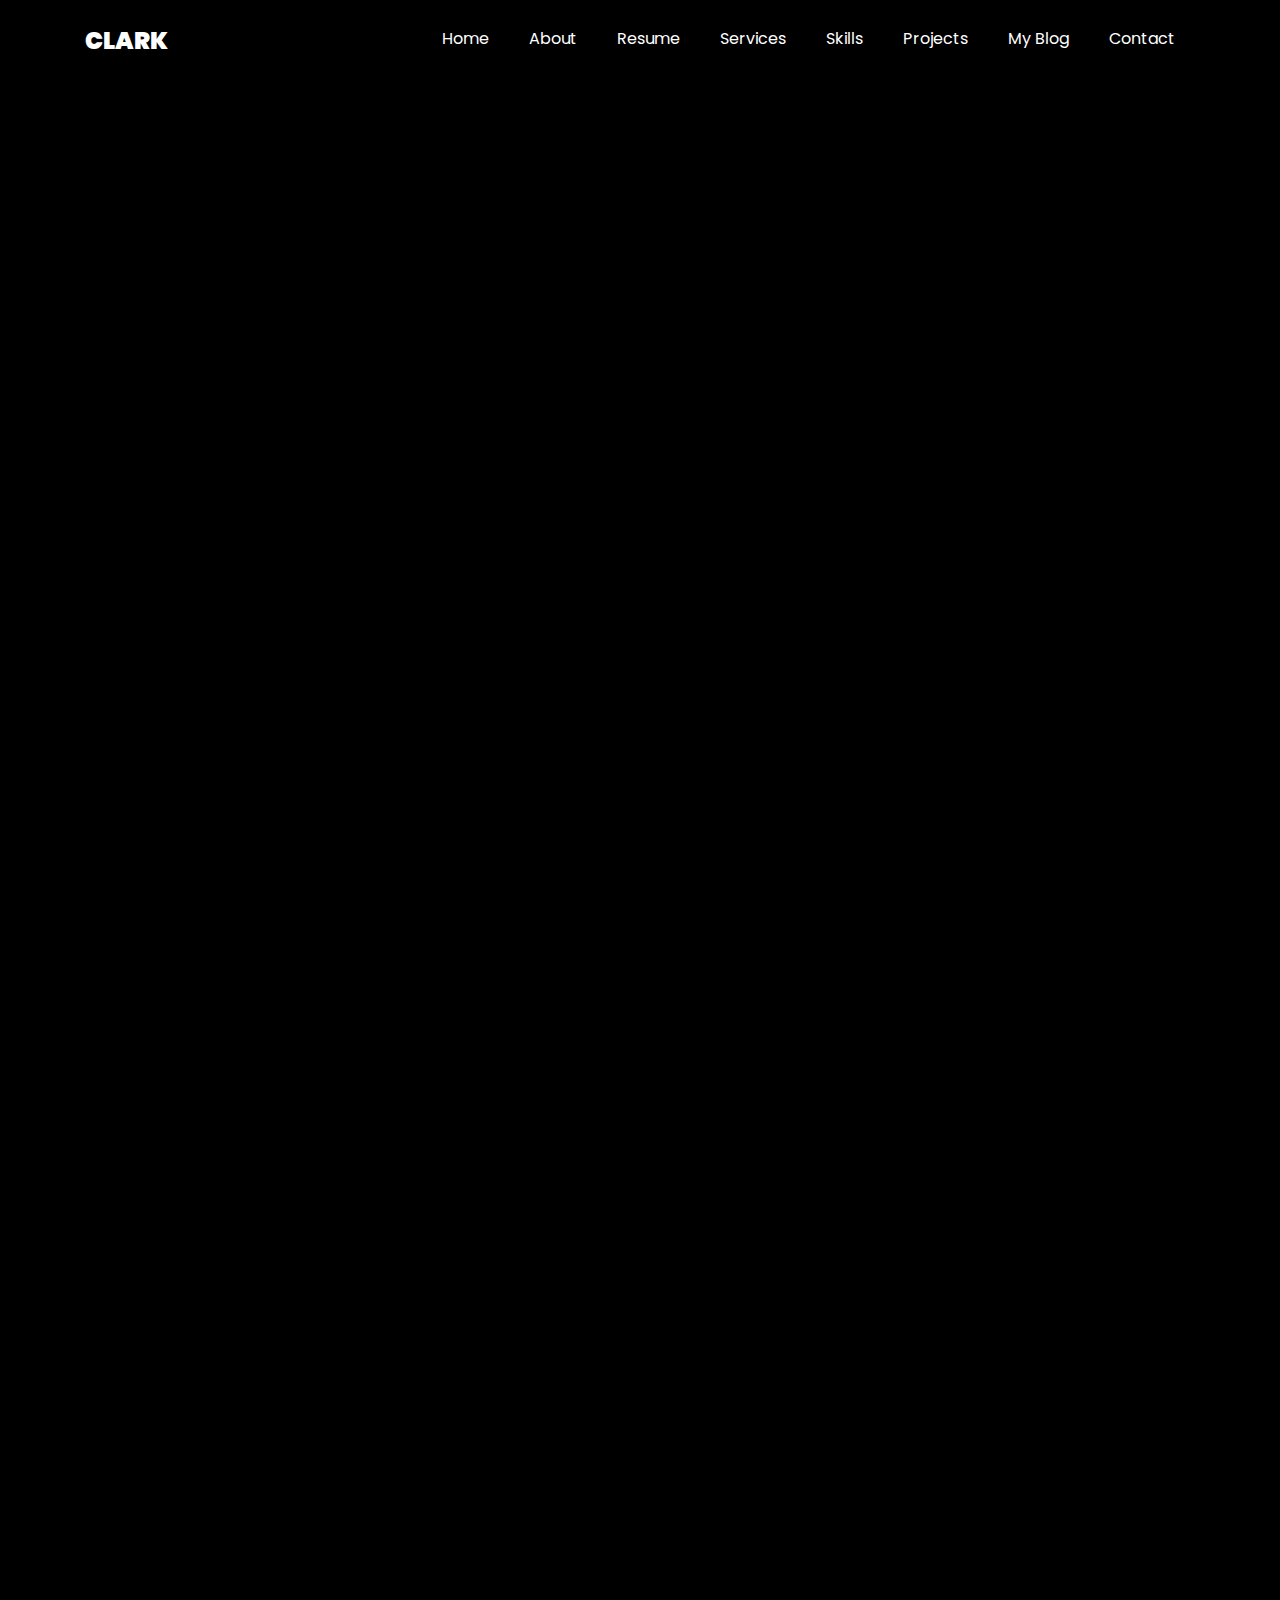
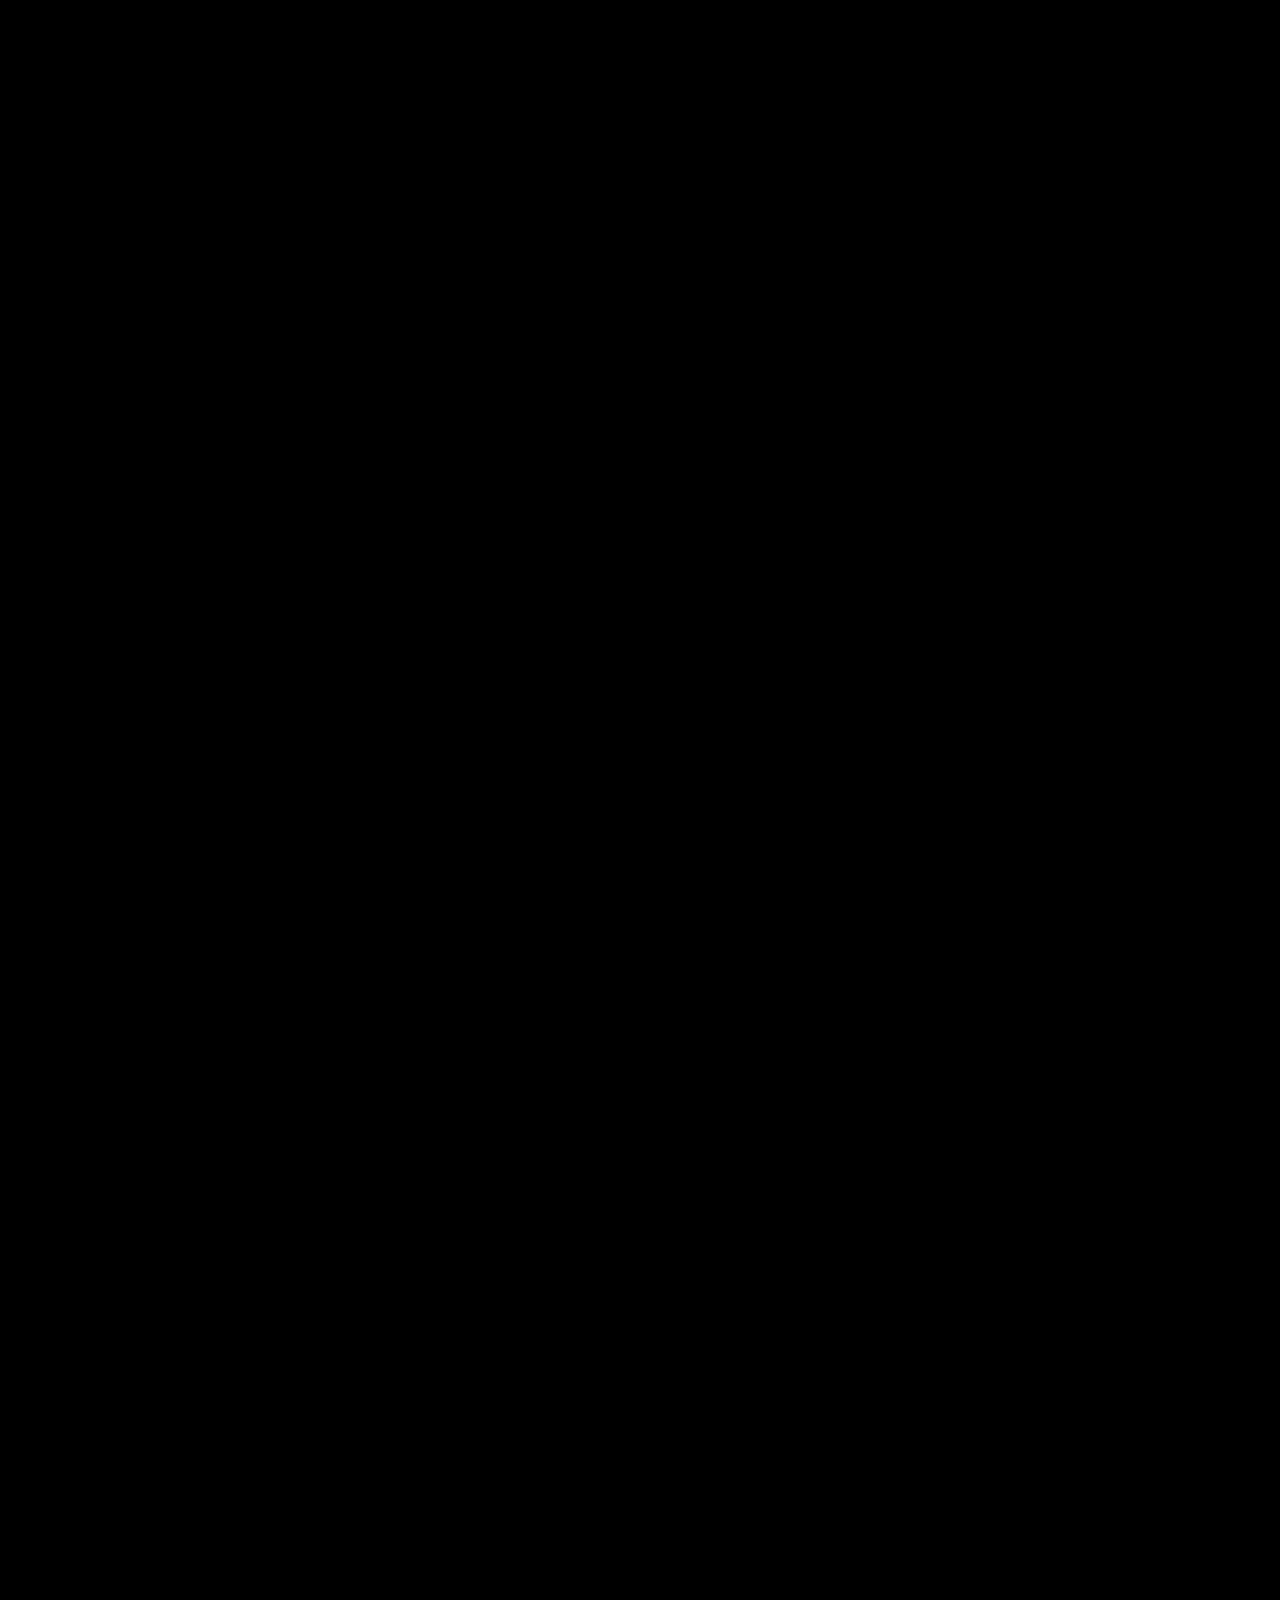
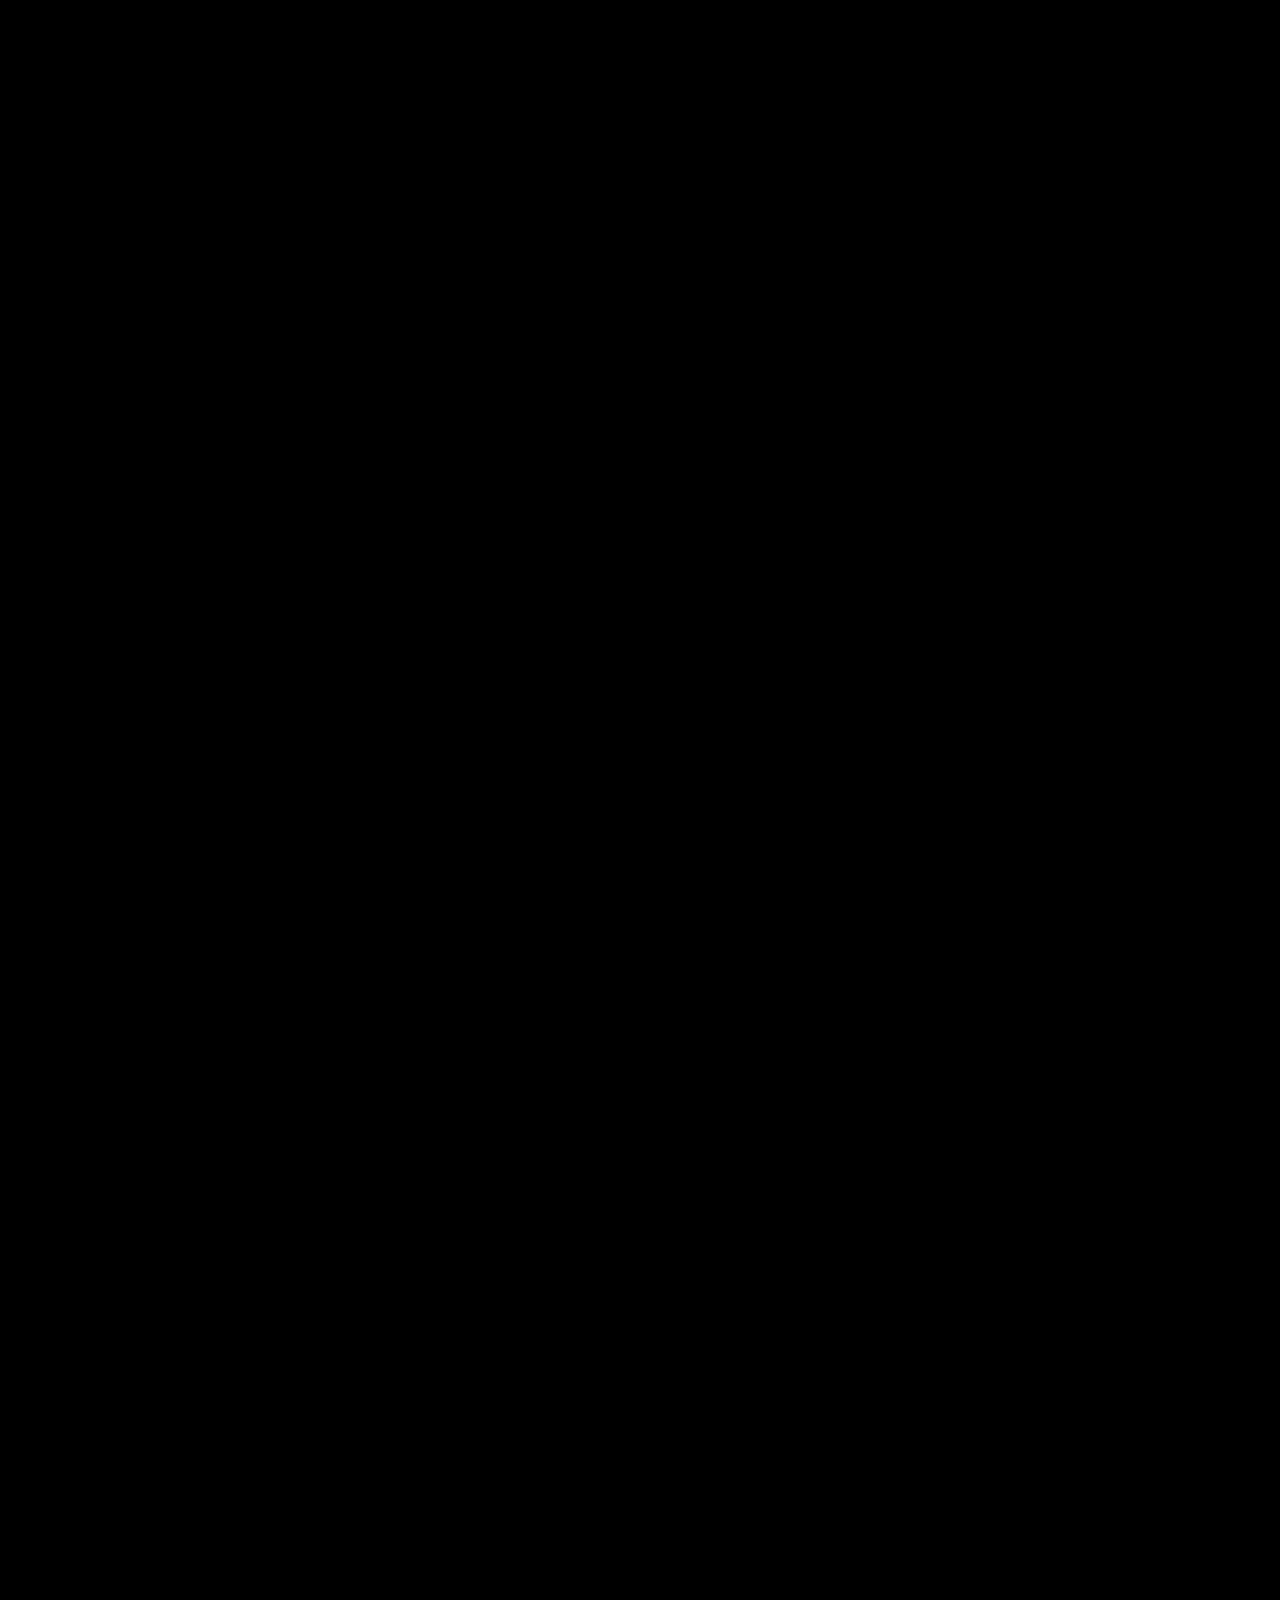
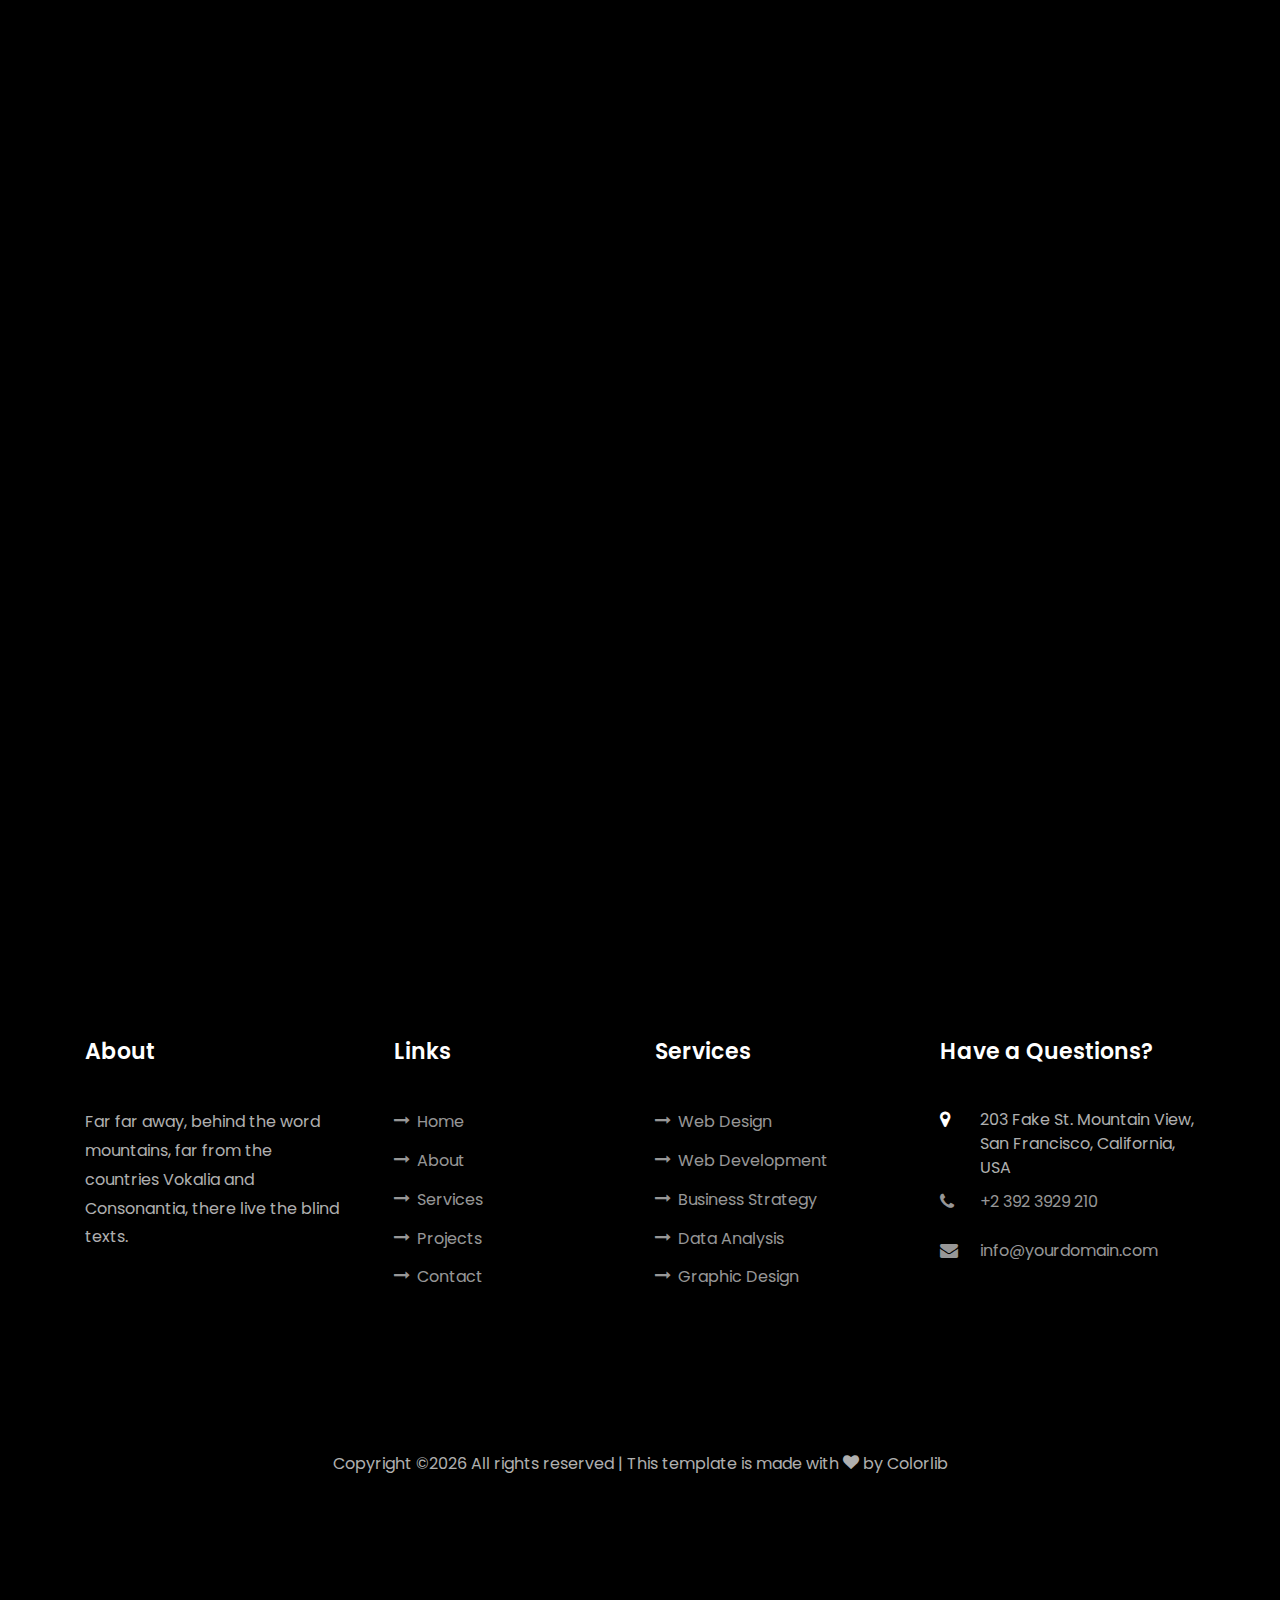
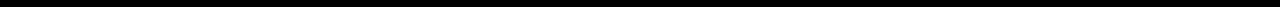
==== single.html @ e316b711 "Added" ====
<!DOCTYPE html>
<html lang="en">
  <head>
    <title>Clark - Free Bootstrap 4 Template by Colorlib</title>
    <meta charset="utf-8">
    <meta name="viewport" content="width=device-width, initial-scale=1, shrink-to-fit=no">
    
    <link href="https://fonts.googleapis.com/css?family=Poppins:100,200,300,400,500,600,700,800,900" rel="stylesheet">

    <link rel="stylesheet" href="css/open-iconic-bootstrap.min.css">
    <link rel="stylesheet" href="css/animate.css">
    
    <link rel="stylesheet" href="css/owl.carousel.min.css">
    <link rel="stylesheet" href="css/owl.theme.default.min.css">
    <link rel="stylesheet" href="css/magnific-popup.css">

    <link rel="stylesheet" href="css/aos.css">

    <link rel="stylesheet" href="css/ionicons.min.css">
    
    <link rel="stylesheet" href="css/flaticon.css">
    <link rel="stylesheet" href="css/icomoon.css">
    <link rel="stylesheet" href="css/style.css">
  </head>
  <body data-spy="scroll" data-target=".site-navbar-target" data-offset="300">
	  
	  
    <nav class="navbar navbar-expand-lg navbar-dark ftco_navbar ftco-navbar-light site-navbar-target" id="ftco-navbar">
	    <div class="container">
	      <a class="navbar-brand" href="index.html">Clark</a>
	      <button class="navbar-toggler js-fh5co-nav-toggle fh5co-nav-toggle" type="button" data-toggle="collapse" data-target="#ftco-nav" aria-controls="ftco-nav" aria-expanded="false" aria-label="Toggle navigation">
	        <span class="oi oi-menu"></span> Menu
	      </button>

	      <div class="collapse navbar-collapse" id="ftco-nav">
	        <ul class="navbar-nav nav ml-auto">
	          <li class="nav-item"><a href="index.html#home-section" class="nav-link"><span>Home</span></a></li>
	          <li class="nav-item"><a href="index.html#about-section" class="nav-link"><span>About</span></a></li>
	          <li class="nav-item"><a href="index.html#resume-section" class="nav-link"><span>Resume</span></a></li>
	          <li class="nav-item"><a href="index.html#services-section" class="nav-link"><span>Services</span></a></li>
	          <li class="nav-item"><a href="index.html#skills-section" class="nav-link"><span>Skills</span></a></li>
	          <li class="nav-item"><a href="index.html#projects-section" class="nav-link"><span>Projects</span></a></li>
	          <li class="nav-item"><a href="index.html#blog-section" class="nav-link"><span>My Blog</span></a></li>
	          <li class="nav-item"><a href="index.html#contact-section" class="nav-link"><span>Contact</span></a></li>
	        </ul>
	      </div>
	    </div>
	  </nav>
	  <section class="hero-wrap js-fullheight" style="background-image: url('images/bg_1.jpg');" data-stellar-background-ratio="0.5">
      <div class="overlay"></div>
      <div class="container">
        <div class="row no-gutters slider-text js-fullheight align-items-end justify-content-center">
          <div class="col-md-12 ftco-animate pb-5 mb-3 text-center">
            <h1 class="mb-3 bread">Blog Single Post</h1>
            <p class="breadcrumbs"><span class="mr-2"><a href="index.html">Home <i class="ion-ios-arrow-forward"></i></a></span> <span class="mr-2"><a href="blog.html">Blog <i class="ion-ios-arrow-forward"></i></a></span> <span>Blog Single <i class="ion-ios-arrow-forward"></i></span></p>
          </div>
        </div>
      </div>
    </section>

    <section class="ftco-section">
      <div class="container">
        <div class="row">
          <div class="col-lg-8 ftco-animate">
            <h2 class="mb-3">It is a long established fact a reader be distracted</h2>
            <p>Lorem ipsum dolor sit amet, consectetur adipisicing elit. Reiciendis, eius mollitia suscipit, quisquam doloremque distinctio perferendis et doloribus unde architecto optio laboriosam porro adipisci sapiente officiis nemo accusamus ad praesentium? Esse minima nisi et. Dolore perferendis, enim praesentium omnis, iste doloremque quia officia optio deserunt molestiae voluptates soluta architecto tempora.</p>
            <p>
              <img src="images/image_3.jpg" alt="" class="img-fluid">
            </p>
            <p>Molestiae cupiditate inventore animi, maxime sapiente optio, illo est nemo veritatis repellat sunt doloribus nesciunt! Minima laborum magni reiciendis qui voluptate quisquam voluptatem soluta illo eum ullam incidunt rem assumenda eveniet eaque sequi deleniti tenetur dolore amet fugit perspiciatis ipsa, odit. Nesciunt dolor minima esse vero ut ea, repudiandae suscipit!</p>
            <h2 class="mb-3 mt-5">#2. Creative WordPress Themes</h2>
            <p>Temporibus ad error suscipit exercitationem hic molestiae totam obcaecati rerum, eius aut, in. Exercitationem atque quidem tempora maiores ex architecto voluptatum aut officia doloremque. Error dolore voluptas, omnis molestias odio dignissimos culpa ex earum nisi consequatur quos odit quasi repellat qui officiis reiciendis incidunt hic non? Debitis commodi aut, adipisci.</p>
            <p>
              <img src="images/image_4.jpg" alt="" class="img-fluid">
            </p>
            <p>Quisquam esse aliquam fuga distinctio, quidem delectus veritatis reiciendis. Nihil explicabo quod, est eos ipsum. Unde aut non tenetur tempore, nisi culpa voluptate maiores officiis quis vel ab consectetur suscipit veritatis nulla quos quia aspernatur perferendis, libero sint. Error, velit, porro. Deserunt minus, quibusdam iste enim veniam, modi rem maiores.</p>
            <p>Odit voluptatibus, eveniet vel nihil cum ullam dolores laborum, quo velit commodi rerum eum quidem pariatur! Quia fuga iste tenetur, ipsa vel nisi in dolorum consequatur, veritatis porro explicabo soluta commodi libero voluptatem similique id quidem? Blanditiis voluptates aperiam non magni. Reprehenderit nobis odit inventore, quia laboriosam harum excepturi ea.</p>
            <p>Adipisci vero culpa, eius nobis soluta. Dolore, maxime ullam ipsam quidem, dolor distinctio similique asperiores voluptas enim, exercitationem ratione aut adipisci modi quod quibusdam iusto, voluptates beatae iure nemo itaque laborum. Consequuntur et pariatur totam fuga eligendi vero dolorum provident. Voluptatibus, veritatis. Beatae numquam nam ab voluptatibus culpa, tenetur recusandae!</p>
            <p>Voluptas dolores dignissimos dolorum temporibus, autem aliquam ducimus at officia adipisci quasi nemo a perspiciatis provident magni laboriosam repudiandae iure iusto commodi debitis est blanditiis alias laborum sint dolore. Dolores, iure, reprehenderit. Error provident, pariatur cupiditate soluta doloremque aut ratione. Harum voluptates mollitia illo minus praesentium, rerum ipsa debitis, inventore?</p>
            <div class="tag-widget post-tag-container mb-5 mt-5">
              <div class="tagcloud">
                <a href="#" class="tag-cloud-link">Life</a>
                <a href="#" class="tag-cloud-link">Sport</a>
                <a href="#" class="tag-cloud-link">Tech</a>
                <a href="#" class="tag-cloud-link">Travel</a>
              </div>
            </div>
            
            <div class="about-author d-flex p-4 bg-dark">
              <div class="bio mr-5">
                <img src="images/person_1.jpg" alt="Image placeholder" class="img-fluid mb-4">
              </div>
              <div class="desc">
                <h3>George Washington</h3>
                <p>Lorem ipsum dolor sit amet, consectetur adipisicing elit. Ducimus itaque, autem necessitatibus voluptate quod mollitia delectus aut, sunt placeat nam vero culpa sapiente consectetur similique, inventore eos fugit cupiditate numquam!</p>
              </div>
            </div>


            <div class="pt-5 mt-5">
              <h3 class="mb-5">6 Comments</h3>
              <ul class="comment-list">
                <li class="comment">
                  <div class="vcard bio">
                    <img src="images/person_1.jpg" alt="Image placeholder">
                  </div>
                  <div class="comment-body">
                    <h3>John Doe</h3>
                    <div class="meta">June 20, 2019 at 2:21pm</div>
                    <p>Lorem ipsum dolor sit amet, consectetur adipisicing elit. Pariatur quidem laborum necessitatibus, ipsam impedit vitae autem, eum officia, fugiat saepe enim sapiente iste iure! Quam voluptas earum impedit necessitatibus, nihil?</p>
                    <p><a href="#" class="reply">Reply</a></p>
                  </div>
                </li>

                <li class="comment">
                  <div class="vcard bio">
                    <img src="images/person_1.jpg" alt="Image placeholder">
                  </div>
                  <div class="comment-body">
                    <h3>John Doe</h3>
                    <div class="meta">June 20, 2019 at 2:21pm</div>
                    <p>Lorem ipsum dolor sit amet, consectetur adipisicing elit. Pariatur quidem laborum necessitatibus, ipsam impedit vitae autem, eum officia, fugiat saepe enim sapiente iste iure! Quam voluptas earum impedit necessitatibus, nihil?</p>
                    <p><a href="#" class="reply">Reply</a></p>
                  </div>

                  <ul class="children">
                    <li class="comment">
                      <div class="vcard bio">
                        <img src="images/person_1.jpg" alt="Image placeholder">
                      </div>
                      <div class="comment-body">
                        <h3>John Doe</h3>
                        <div class="meta">June 20, 2019 at 2:21pm</div>
                        <p>Lorem ipsum dolor sit amet, consectetur adipisicing elit. Pariatur quidem laborum necessitatibus, ipsam impedit vitae autem, eum officia, fugiat saepe enim sapiente iste iure! Quam voluptas earum impedit necessitatibus, nihil?</p>
                        <p><a href="#" class="reply">Reply</a></p>
                      </div>


                      <ul class="children">
                        <li class="comment">
                          <div class="vcard bio">
                            <img src="images/person_1.jpg" alt="Image placeholder">
                          </div>
                          <div class="comment-body">
                            <h3>John Doe</h3>
                            <div class="meta">June 20, 2019 at 2:21pm</div>
                            <p>Lorem ipsum dolor sit amet, consectetur adipisicing elit. Pariatur quidem laborum necessitatibus, ipsam impedit vitae autem, eum officia, fugiat saepe enim sapiente iste iure! Quam voluptas earum impedit necessitatibus, nihil?</p>
                            <p><a href="#" class="reply">Reply</a></p>
                          </div>

                            <ul class="children">
                              <li class="comment">
                                <div class="vcard bio">
                                  <img src="images/person_1.jpg" alt="Image placeholder">
                                </div>
                                <div class="comment-body">
                                  <h3>John Doe</h3>
                                  <div class="meta">June 20, 2019 at 2:21pm</div>
                                  <p>Lorem ipsum dolor sit amet, consectetur adipisicing elit. Pariatur quidem laborum necessitatibus, ipsam impedit vitae autem, eum officia, fugiat saepe enim sapiente iste iure! Quam voluptas earum impedit necessitatibus, nihil?</p>
                                  <p><a href="#" class="reply">Reply</a></p>
                                </div>
                              </li>
                            </ul>
                        </li>
                      </ul>
                    </li>
                  </ul>
                </li>

                <li class="comment">
                  <div class="vcard bio">
                    <img src="images/person_1.jpg" alt="Image placeholder">
                  </div>
                  <div class="comment-body">
                    <h3>John Doe</h3>
                    <div class="meta">June 20, 2019 at 2:21pm</div>
                    <p>Lorem ipsum dolor sit amet, consectetur adipisicing elit. Pariatur quidem laborum necessitatibus, ipsam impedit vitae autem, eum officia, fugiat saepe enim sapiente iste iure! Quam voluptas earum impedit necessitatibus, nihil?</p>
                    <p><a href="#" class="reply">Reply</a></p>
                  </div>
                </li>
              </ul>
              <!-- END comment-list -->
              
              <div class="comment-form-wrap pt-5">
                <h3 class="mb-5">Leave a comment</h3>
                <form action="#" class="p-5 bg-dark">
                  <div class="form-group">
                    <label for="name">Name *</label>
                    <input type="text" class="form-control" id="name">
                  </div>
                  <div class="form-group">
                    <label for="email">Email *</label>
                    <input type="email" class="form-control" id="email">
                  </div>
                  <div class="form-group">
                    <label for="website">Website</label>
                    <input type="url" class="form-control" id="website">
                  </div>

                  <div class="form-group">
                    <label for="message">Message</label>
                    <textarea name="" id="message" cols="30" rows="10" class="form-control"></textarea>
                  </div>
                  <div class="form-group">
                    <input type="submit" value="Post Comment" class="btn py-3 px-4 btn-primary">
                  </div>

                </form>
              </div>
            </div>

          </div> <!-- .col-md-8 -->
          <div class="col-lg-4 sidebar ftco-animate">
            <div class="sidebar-box">
              <form action="#" class="search-form">
                <div class="form-group">
                  <span class="icon icon-search"></span>
                  <input type="text" class="form-control" placeholder="Type a keyword and hit enter">
                </div>
              </form>
            </div>
            <div class="sidebar-box ftco-animate">
            	<h3 class="heading-sidebar">Categories</h3>
              <ul class="categories">
                <li><a href="#">Interior Design <span>(12)</span></a></li>
                <li><a href="#">Exterior Design <span>(22)</span></a></li>
                <li><a href="#">Industrial Design <span>(37)</span></a></li>
                <li><a href="#">Landscape Design <span>(42)</span></a></li>
              </ul>
            </div>

            <div class="sidebar-box ftco-animate">
              <h3 class="heading-sidebar">Recent Blog</h3>
              <div class="block-21 mb-4 d-flex">
                <a class="blog-img mr-4" style="background-image: url(images/image_1.jpg);"></a>
                <div class="text">
                  <h3 class="heading"><a href="#">Why Lead Generation is Key for Business Growth</a></h3>
                  <div class="meta">
                    <div><a href="#"><span class="icon-calendar"></span> March 12, 2019</a></div>
                    <div><a href="#"><span class="icon-person"></span> Admin</a></div>
                    <div><a href="#"><span class="icon-chat"></span> 19</a></div>
                  </div>
                </div>
              </div>
              <div class="block-21 mb-4 d-flex">
                <a class="blog-img mr-4" style="background-image: url(images/image_2.jpg);"></a>
                <div class="text">
                  <h3 class="heading"><a href="#">Why Lead Generation is Key for Business Growth</a></h3>
                  <div class="meta">
                    <div><a href="#"><span class="icon-calendar"></span> March 12, 2019</a></div>
                    <div><a href="#"><span class="icon-person"></span> Admin</a></div>
                    <div><a href="#"><span class="icon-chat"></span> 19</a></div>
                  </div>
                </div>
              </div>
              <div class="block-21 mb-4 d-flex">
                <a class="blog-img mr-4" style="background-image: url(images/image_3.jpg);"></a>
                <div class="text">
                  <h3 class="heading"><a href="#">Why Lead Generation is Key for Business Growth</a></h3>
                  <div class="meta">
                    <div><a href="#"><span class="icon-calendar"></span> March 12, 2019</a></div>
                    <div><a href="#"><span class="icon-person"></span> Admin</a></div>
                    <div><a href="#"><span class="icon-chat"></span> 19</a></div>
                  </div>
                </div>
              </div>
            </div>

            <div class="sidebar-box ftco-animate">
              <h3 class="heading-sidebar">Tag Cloud</h3>
              <div class="tagcloud">
                <a href="#" class="tag-cloud-link">house</a>
                <a href="#" class="tag-cloud-link">office</a>
                <a href="#" class="tag-cloud-link">building</a>
                <a href="#" class="tag-cloud-link">land</a>
                <a href="#" class="tag-cloud-link">table</a>
                <a href="#" class="tag-cloud-link">interior</a>
                <a href="#" class="tag-cloud-link">exterior</a>
                <a href="#" class="tag-cloud-link">industrial</a>
              </div>
            </div>

            <div class="sidebar-box ftco-animate">
              <h3 class="heading-sidebar">Paragraph</h3>
              <p>Lorem ipsum dolor sit amet, consectetur adipisicing elit. Ducimus itaque, autem necessitatibus voluptate quod mollitia delectus aut, sunt placeat nam vero culpa sapiente consectetur similique, inventore eos fugit cupiditate numquam!</p>
            </div>
          </div>

        </div>
      </div>
    </section> <!-- .section -->
		

    <footer class="ftco-footer ftco-section">
      <div class="container">
        <div class="row mb-5">
          <div class="col-md">
            <div class="ftco-footer-widget mb-4">
              <h2 class="ftco-heading-2">About</h2>
              <p>Far far away, behind the word mountains, far from the countries Vokalia and Consonantia, there live the blind texts.</p>
              <ul class="ftco-footer-social list-unstyled float-md-left float-lft mt-5">
                <li class="ftco-animate"><a href="#"><span class="icon-twitter"></span></a></li>
                <li class="ftco-animate"><a href="#"><span class="icon-facebook"></span></a></li>
                <li class="ftco-animate"><a href="#"><span class="icon-instagram"></span></a></li>
              </ul>
            </div>
          </div>
          <div class="col-md">
            <div class="ftco-footer-widget mb-4 ml-md-4">
              <h2 class="ftco-heading-2">Links</h2>
              <ul class="list-unstyled">
                <li><a href="#"><span class="icon-long-arrow-right mr-2"></span>Home</a></li>
                <li><a href="#"><span class="icon-long-arrow-right mr-2"></span>About</a></li>
                <li><a href="#"><span class="icon-long-arrow-right mr-2"></span>Services</a></li>
                <li><a href="#"><span class="icon-long-arrow-right mr-2"></span>Projects</a></li>
                <li><a href="#"><span class="icon-long-arrow-right mr-2"></span>Contact</a></li>
              </ul>
            </div>
          </div>
          <div class="col-md">
             <div class="ftco-footer-widget mb-4">
              <h2 class="ftco-heading-2">Services</h2>
              <ul class="list-unstyled">
                <li><a href="#"><span class="icon-long-arrow-right mr-2"></span>Web Design</a></li>
                <li><a href="#"><span class="icon-long-arrow-right mr-2"></span>Web Development</a></li>
                <li><a href="#"><span class="icon-long-arrow-right mr-2"></span>Business Strategy</a></li>
                <li><a href="#"><span class="icon-long-arrow-right mr-2"></span>Data Analysis</a></li>
                <li><a href="#"><span class="icon-long-arrow-right mr-2"></span>Graphic Design</a></li>
              </ul>
            </div>
          </div>
          <div class="col-md">
            <div class="ftco-footer-widget mb-4">
            	<h2 class="ftco-heading-2">Have a Questions?</h2>
            	<div class="block-23 mb-3">
	              <ul>
	                <li><span class="icon icon-map-marker"></span><span class="text">203 Fake St. Mountain View, San Francisco, California, USA</span></li>
	                <li><a href="#"><span class="icon icon-phone"></span><span class="text">+2 392 3929 210</span></a></li>
	                <li><a href="#"><span class="icon icon-envelope"></span><span class="text">info@yourdomain.com</span></a></li>
	              </ul>
	            </div>
            </div>
          </div>
        </div>
        <div class="row">
          <div class="col-md-12 text-center">

            <p><!-- Link back to Colorlib can't be removed. Template is licensed under CC BY 3.0. -->
  Copyright &copy;<script>document.write(new Date().getFullYear());</script> All rights reserved | This template is made with <i class="icon-heart color-danger" aria-hidden="true"></i> by <a href="https://colorlib.com" target="_blank">Colorlib</a>
  <!-- Link back to Colorlib can't be removed. Template is licensed under CC BY 3.0. --></p>
          </div>
        </div>
      </div>
    </footer>
    
  

  <!-- loader -->
  <div id="ftco-loader" class="show fullscreen"><svg class="circular" width="48px" height="48px"><circle class="path-bg" cx="24" cy="24" r="22" fill="none" stroke-width="4" stroke="#eeeeee"/><circle class="path" cx="24" cy="24" r="22" fill="none" stroke-width="4" stroke-miterlimit="10" stroke="#F96D00"/></svg></div>


  <script src="js/jquery.min.js"></script>
  <script src="js/jquery-migrate-3.0.1.min.js"></script>
  <script src="js/popper.min.js"></script>
  <script src="js/bootstrap.min.js"></script>
  <script src="js/jquery.easing.1.3.js"></script>
  <script src="js/jquery.waypoints.min.js"></script>
  <script src="js/jquery.stellar.min.js"></script>
  <script src="js/owl.carousel.min.js"></script>
  <script src="js/jquery.magnific-popup.min.js"></script>
  <script src="js/aos.js"></script>
  <script src="js/jquery.animateNumber.min.js"></script>
  <script src="js/scrollax.min.js"></script>
  
  <script src="js/main.js"></script>
    
  </body>
</html>
---- css/flaticon.css ----
/*
  	Flaticon icon font: Flaticon
  	Creation date: 04/01/2019 13:45
  	*/


@font-face {
  font-family: "Flaticon";
  src: url("../fonts/flaticon/font/Flaticon.eot");
  src: url("../fonts/flaticon/font/Flaticon.eot?#iefix") format("embedded-opentype"),
       url("../fonts/flaticon/font/Flaticon.woff") format("woff"),
       url("../fonts/flaticon/font/Flaticon.ttf") format("truetype"),
       url("../fonts/flaticon/font/Flaticon.svg#Flaticon") format("svg");
  font-weight: normal;
  font-style: normal;
}

@media screen and (-webkit-min-device-pixel-ratio:0) {
  @font-face {
    font-family: "Flaticon";
    src: url("../fonts/flaticon/font/Flaticon.svg#Flaticon") format("svg");
  }
}

[class^="flaticon-"]:before, [class*=" flaticon-"]:before,
[class^="flaticon-"]:after, [class*=" flaticon-"]:after {   
  font-family: Flaticon;
  font-style: normal;
  font-weight: normal;
  font-variant: normal;
  text-transform: none;
  line-height: 1;

  /* Better Font Rendering =========== */
  -webkit-font-smoothing: antialiased;
  -moz-osx-font-smoothing: grayscale;
}

.flaticon-ideas:before { content: "\f100"; }
.flaticon-flasks:before { content: "\f101"; }
.flaticon-analysis:before { content: "\f102"; }
.flaticon-ux-design:before { content: "\f103"; }
.flaticon-web-design:before { content: "\f104"; }
.flaticon-idea:before { content: "\f105"; }
.flaticon-innovation:before { content: "\f106"; }
---- css/icomoon.css ----
@font-face {
  font-family: 'icomoon';
  src:  url('../fonts/icomoon/icomoon.eot?6tt51o');
  src:  url('../fonts/icomoon/icomoon.eot?6tt51o#iefix') format('embedded-opentype'),
    url('../fonts/icomoon/icomoon.ttf?6tt51o') format('truetype'),
    url('../fonts/icomoon/icomoon.woff?6tt51o') format('woff'),
    url('../fonts/icomoon/icomoon.svg?6tt51o#icomoon') format('svg');
  font-weight: normal;
  font-style: normal;
}

[class^="icon-"], [class*=" icon-"] {
  /* use !important to prevent issues with browser extensions that change fonts */
  font-family: 'icomoon' !important;
  speak: none;
  font-style: normal;
  font-weight: normal;
  font-variant: normal;
  text-transform: none;
  line-height: 1;

  /* Better Font Rendering =========== */
  -webkit-font-smoothing: antialiased;
  -moz-osx-font-smoothing: grayscale;
}

.icon-asterisk:before {
  content: "\f069";
}
.icon-plus:before {
  content: "\f067";
}
.icon-question:before {
  content: "\f128";
}
.icon-minus:before {
  content: "\f068";
}
.icon-glass:before {
  content: "\f000";
}
.icon-music:before {
  content: "\f001";
}
.icon-search:before {
  content: "\f002";
}
.icon-envelope-o:before {
  content: "\f003";
}
.icon-heart:before {
  content: "\f004";
}
.icon-star:before {
  content: "\f005";
}
.icon-star-o:before {
  content: "\f006";
}
.icon-user:before {
  content: "\f007";
}
.icon-film:before {
  content: "\f008";
}
.icon-th-large:before {
  content: "\f009";
}
.icon-th:before {
  content: "\f00a";
}
.icon-th-list:before {
  content: "\f00b";
}
.icon-check:before {
  content: "\f00c";
}
.icon-close:before {
  content: "\f00d";
}
.icon-remove:before {
  content: "\f00d";
}
.icon-times:before {
  content: "\f00d";
}
.icon-search-plus:before {
  content: "\f00e";
}
.icon-search-minus:before {
  content: "\f010";
}
.icon-power-off:before {
  content: "\f011";
}
.icon-signal:before {
  content: "\f012";
}
.icon-cog:before {
  content: "\f013";
}
.icon-gear:before {
  content: "\f013";
}
.icon-trash-o:before {
  content: "\f014";
}
.icon-home:before {
  content: "\f015";
}
.icon-file-o:before {
  content: "\f016";
}
.icon-clock-o:before {
  content: "\f017";
}
.icon-road:before {
  content: "\f018";
}
.icon-download:before {
  content: "\f019";
}
.icon-arrow-circle-o-down:before {
  content: "\f01a";
}
.icon-arrow-circle-o-up:before {
  content: "\f01b";
}
.icon-inbox:before {
  content: "\f01c";
}
.icon-play-circle-o:before {
  content: "\f01d";
}
.icon-repeat:before {
  content: "\f01e";
}
.icon-rotate-right:before {
  content: "\f01e";
}
.icon-refresh:before {
  content: "\f021";
}
.icon-list-alt:before {
  content: "\f022";
}
.icon-lock:before {
  content: "\f023";
}
.icon-flag:before {
  content: "\f024";
}
.icon-headphones:before {
  content: "\f025";
}
.icon-volume-off:before {
  content: "\f026";
}
.icon-volume-down:before {
  content: "\f027";
}
.icon-volume-up:before {
  content: "\f028";
}
.icon-qrcode:before {
  content: "\f029";
}
.icon-barcode:before {
  content: "\f02a";
}
.icon-tag:before {
  content: "\f02b";
}
.icon-tags:before {
  content: "\f02c";
}
.icon-book:before {
  content: "\f02d";
}
.icon-bookmark:before {
  content: "\f02e";
}
.icon-print:before {
  content: "\f02f";
}
.icon-camera:before {
  content: "\f030";
}
.icon-font:before {
  content: "\f031";
}
.icon-bold:before {
  content: "\f032";
}
.icon-italic:before {
  content: "\f033";
}
.icon-text-height:before {
  content: "\f034";
}
.icon-text-width:before {
  content: "\f035";
}
.icon-align-left:before {
  content: "\f036";
}
.icon-align-center:before {
  content: "\f037";
}
.icon-align-right:before {
  content: "\f038";
}
.icon-align-justify:before {
  content: "\f039";
}
.icon-list:before {
  content: "\f03a";
}
.icon-dedent:before {
  content: "\f03b";
}
.icon-outdent:before {
  content: "\f03b";
}
.icon-indent:before {
  content: "\f03c";
}
.icon-video-camera:before {
  content: "\f03d";
}
.icon-image:before {
  content: "\f03e";
}
.icon-photo:before {
  content: "\f03e";
}
.icon-picture-o:before {
  content: "\f03e";
}
.icon-pencil:before {
  content: "\f040";
}
.icon-map-marker:before {
  content: "\f041";
}
.icon-adjust:before {
  content: "\f042";
}
.icon-tint:before {
  content: "\f043";
}
.icon-edit:before {
  content: "\f044";
}
.icon-pencil-square-o:before {
  content: "\f044";
}
.icon-share-square-o:before {
  content: "\f045";
}
.icon-check-square-o:before {
  content: "\f046";
}
.icon-arrows:before {
  content: "\f047";
}
.icon-step-backward:before {
  content: "\f048";
}
.icon-fast-backward:before {
  content: "\f049";
}
.icon-backward:before {
  content: "\f04a";
}
.icon-play:before {
  content: "\f04b";
}
.icon-pause:before {
  content: "\f04c";
}
.icon-stop:before {
  content: "\f04d";
}
.icon-forward:before {
  content: "\f04e";
}
.icon-fast-forward:before {
  content: "\f050";
}
.icon-step-forward:before {
  content: "\f051";
}
.icon-eject:before {
  content: "\f052";
}
.icon-chevron-left:before {
  content: "\f053";
}
.icon-chevron-right:before {
  content: "\f054";
}
.icon-plus-circle:before {
  content: "\f055";
}
.icon-minus-circle:before {
  content: "\f056";
}
.icon-times-circle:before {
  content: "\f057";
}
.icon-check-circle:before {
  content: "\f058";
}
.icon-question-circle:before {
  content: "\f059";
}
.icon-info-circle:before {
  content: "\f05a";
}
.icon-crosshairs:before {
  content: "\f05b";
}
.icon-times-circle-o:before {
  content: "\f05c";
}
.icon-check-circle-o:before {
  content: "\f05d";
}
.icon-ban:before {
  content: "\f05e";
}
.icon-arrow-left:before {
  content: "\f060";
}
.icon-arrow-right:before {
  content: "\f061";
}
.icon-arrow-up:before {
  content: "\f062";
}
.icon-arrow-down:before {
  content: "\f063";
}
.icon-mail-forward:before {
  content: "\f064";
}
.icon-share:before {
  content: "\f064";
}
.icon-expand:before {
  content: "\f065";
}
.icon-compress:before {
  content: "\f066";
}
.icon-exclamation-circle:before {
  content: "\f06a";
}
.icon-gift:before {
  content: "\f06b";
}
.icon-leaf:before {
  content: "\f06c";
}
.icon-fire:before {
  content: "\f06d";
}
.icon-eye:before {
  content: "\f06e";
}
.icon-eye-slash:before {
  content: "\f070";
}
.icon-exclamation-triangle:before {
  content: "\f071";
}
.icon-warning:before {
  content: "\f071";
}
.icon-plane:before {
  content: "\f072";
}
.icon-calendar:before {
  content: "\f073";
}
.icon-random:before {
  content: "\f074";
}
.icon-comment:before {
  content: "\f075";
}
.icon-magnet:before {
  content: "\f076";
}
.icon-chevron-up:before {
  content: "\f077";
}
.icon-chevron-down:before {
  content: "\f078";
}
.icon-retweet:before {
  content: "\f079";
}
.icon-shopping-cart:before {
  content: "\f07a";
}
.icon-folder:before {
  content: "\f07b";
}
.icon-folder-open:before {
  content: "\f07c";
}
.icon-arrows-v:before {
  content: "\f07d";
}
.icon-arrows-h:before {
  content: "\f07e";
}
.icon-bar-chart:before {
  content: "\f080";
}
.icon-bar-chart-o:before {
  content: "\f080";
}
.icon-twitter-square:before {
  content: "\f081";
}
.icon-facebook-square:before {
  content: "\f082";
}
.icon-camera-retro:before {
  content: "\f083";
}
.icon-key:before {
  content: "\f084";
}
.icon-cogs:before {
  content: "\f085";
}
.icon-gears:before {
  content: "\f085";
}
.icon-comments:before {
  content: "\f086";
}
.icon-thumbs-o-up:before {
  content: "\f087";
}
.icon-thumbs-o-down:before {
  content: "\f088";
}
.icon-star-half:before {
  content: "\f089";
}
.icon-heart-o:before {
  content: "\f08a";
}
.icon-sign-out:before {
  content: "\f08b";
}
.icon-linkedin-square:before {
  content: "\f08c";
}
.icon-thumb-tack:before {
  content: "\f08d";
}
.icon-external-link:before {
  content: "\f08e";
}
.icon-sign-in:before {
  content: "\f090";
}
.icon-trophy:before {
  content: "\f091";
}
.icon-github-square:before {
  content: "\f092";
}
.icon-upload:before {
  content: "\f093";
}
.icon-lemon-o:before {
  content: "\f094";
}
.icon-phone:before {
  content: "\f095";
}
.icon-square-o:before {
  content: "\f096";
}
.icon-bookmark-o:before {
  content: "\f097";
}
.icon-phone-square:before {
  content: "\f098";
}
.icon-twitter:before {
  content: "\f099";
}
.icon-facebook:before {
  content: "\f09a";
}
.icon-facebook-f:before {
  content: "\f09a";
}
.icon-github:before {
  content: "\f09b";
}
.icon-unlock:before {
  content: "\f09c";
}
.icon-credit-card:before {
  content: "\f09d";
}
.icon-feed:before {
  content: "\f09e";
}
.icon-rss:before {
  content: "\f09e";
}
.icon-hdd-o:before {
  content: "\f0a0";
}
.icon-bullhorn:before {
  content: "\f0a1";
}
.icon-bell-o:before {
  content: "\f0a2";
}
.icon-certificate:before {
  content: "\f0a3";
}
.icon-hand-o-right:before {
  content: "\f0a4";
}
.icon-hand-o-left:before {
  content: "\f0a5";
}
.icon-hand-o-up:before {
  content: "\f0a6";
}
.icon-hand-o-down:before {
  content: "\f0a7";
}
.icon-arrow-circle-left:before {
  content: "\f0a8";
}
.icon-arrow-circle-right:before {
  content: "\f0a9";
}
.icon-arrow-circle-up:before {
  content: "\f0aa";
}
.icon-arrow-circle-down:before {
  content: "\f0ab";
}
.icon-globe:before {
  content: "\f0ac";
}
.icon-wrench:before {
  content: "\f0ad";
}
.icon-tasks:before {
  content: "\f0ae";
}
.icon-filter:before {
  content: "\f0b0";
}
.icon-briefcase:before {
  content: "\f0b1";
}
.icon-arrows-alt:before {
  content: "\f0b2";
}
.icon-group:before {
  content: "\f0c0";
}
.icon-users:before {
  content: "\f0c0";
}
.icon-chain:before {
  content: "\f0c1";
}
.icon-link:before {
  content: "\f0c1";
}
.icon-cloud:before {
  content: "\f0c2";
}
.icon-flask:before {
  content: "\f0c3";
}
.icon-cut:before {
  content: "\f0c4";
}
.icon-scissors:before {
  content: "\f0c4";
}
.icon-copy:before {
  content: "\f0c5";
}
.icon-files-o:before {
  content: "\f0c5";
}
.icon-paperclip:before {
  content: "\f0c6";
}
.icon-floppy-o:before {
  content: "\f0c7";
}
.icon-save:before {
  content: "\f0c7";
}
.icon-square:before {
  content: "\f0c8";
}
.icon-bars:before {
  content: "\f0c9";
}
.icon-navicon:before {
  content: "\f0c9";
}
.icon-reorder:before {
  content: "\f0c9";
}
.icon-list-ul:before {
  content: "\f0ca";
}
.icon-list-ol:before {
  content: "\f0cb";
}
.icon-strikethrough:before {
  content: "\f0cc";
}
.icon-underline:before {
  content: "\f0cd";
}
.icon-table:before {
  content: "\f0ce";
}
.icon-magic:before {
  content: "\f0d0";
}
.icon-truck:before {
  content: "\f0d1";
}
.icon-pinterest:before {
  content: "\f0d2";
}
.icon-pinterest-square:before {
  content: "\f0d3";
}
.icon-google-plus-square:before {
  content: "\f0d4";
}
.icon-google-plus:before {
  content: "\f0d5";
}
.icon-money:before {
  content: "\f0d6";
}
.icon-caret-down:before {
  content: "\f0d7";
}
.icon-caret-up:before {
  content: "\f0d8";
}
.icon-caret-left:before {
  content: "\f0d9";
}
.icon-caret-right:before {
  content: "\f0da";
}
.icon-columns:before {
  content: "\f0db";
}
.icon-sort:before {
  content: "\f0dc";
}
.icon-unsorted:before {
  content: "\f0dc";
}
.icon-sort-desc:before {
  content: "\f0dd";
}
.icon-sort-down:before {
  content: "\f0dd";
}
.icon-sort-asc:before {
  content: "\f0de";
}
.icon-sort-up:before {
  content: "\f0de";
}
.icon-envelope:before {
  content: "\f0e0";
}
.icon-linkedin:before {
  content: "\f0e1";
}
.icon-rotate-left:before {
  content: "\f0e2";
}
.icon-undo:before {
  content: "\f0e2";
}
.icon-gavel:before {
  content: "\f0e3";
}
.icon-legal:before {
  content: "\f0e3";
}
.icon-dashboard:before {
  content: "\f0e4";
}
.icon-tachometer:before {
  content: "\f0e4";
}
.icon-comment-o:before {
  content: "\f0e5";
}
.icon-comments-o:before {
  content: "\f0e6";
}
.icon-bolt:before {
  content: "\f0e7";
}
.icon-flash:before {
  content: "\f0e7";
}
.icon-sitemap:before {
  content: "\f0e8";
}
.icon-umbrella:before {
  content: "\f0e9";
}
.icon-clipboard:before {
  content: "\f0ea";
}
.icon-paste:before {
  content: "\f0ea";
}
.icon-lightbulb-o:before {
  content: "\f0eb";
}
.icon-exchange:before {
  content: "\f0ec";
}
.icon-cloud-download:before {
  content: "\f0ed";
}
.icon-cloud-upload:before {
  content: "\f0ee";
}
.icon-user-md:before {
  content: "\f0f0";
}
.icon-stethoscope:before {
  content: "\f0f1";
}
.icon-suitcase:before {
  content: "\f0f2";
}
.icon-bell:before {
  content: "\f0f3";
}
.icon-coffee:before {
  content: "\f0f4";
}
.icon-cutlery:before {
  content: "\f0f5";
}
.icon-file-text-o:before {
  content: "\f0f6";
}
.icon-building-o:before {
  content: "\f0f7";
}
.icon-hospital-o:before {
  content: "\f0f8";
}
.icon-ambulance:before {
  content: "\f0f9";
}
.icon-medkit:before {
  content: "\f0fa";
}
.icon-fighter-jet:before {
  content: "\f0fb";
}
.icon-beer:before {
  content: "\f0fc";
}
.icon-h-square:before {
  content: "\f0fd";
}
.icon-plus-square:before {
  content: "\f0fe";
}
.icon-angle-double-left:before {
  content: "\f100";
}
.icon-angle-double-right:before {
  content: "\f101";
}
.icon-angle-double-up:before {
  content: "\f102";
}
.icon-angle-double-down:before {
  content: "\f103";
}
.icon-angle-left:before {
  content: "\f104";
}
.icon-angle-right:before {
  content: "\f105";
}
.icon-angle-up:before {
  content: "\f106";
}
.icon-angle-down:before {
  content: "\f107";
}
.icon-desktop:before {
  content: "\f108";
}
.icon-laptop:before {
  content: "\f109";
}
.icon-tablet:before {
  content: "\f10a";
}
.icon-mobile:before {
  content: "\f10b";
}
.icon-mobile-phone:before {
  content: "\f10b";
}
.icon-circle-o:before {
  content: "\f10c";
}
.icon-quote-left:before {
  content: "\f10d";
}
.icon-quote-right:before {
  content: "\f10e";
}
.icon-spinner:before {
  content: "\f110";
}
.icon-circle:before {
  content: "\f111";
}
.icon-mail-reply:before {
  content: "\f112";
}
.icon-reply:before {
  content: "\f112";
}
.icon-github-alt:before {
  content: "\f113";
}
.icon-folder-o:before {
  content: "\f114";
}
.icon-folder-open-o:before {
  content: "\f115";
}
.icon-smile-o:before {
  content: "\f118";
}
.icon-frown-o:before {
  content: "\f119";
}
.icon-meh-o:before {
  content: "\f11a";
}
.icon-gamepad:before {
  content: "\f11b";
}
.icon-keyboard-o:before {
  content: "\f11c";
}
.icon-flag-o:before {
  content: "\f11d";
}
.icon-flag-checkered:before {
  content: "\f11e";
}
.icon-terminal:before {
  content: "\f120";
}
.icon-code:before {
  content: "\f121";
}
.icon-mail-reply-all:before {
  content: "\f122";
}
.icon-reply-all:before {
  content: "\f122";
}
.icon-star-half-empty:before {
  content: "\f123";
}
.icon-star-half-full:before {
  content: "\f123";
}
.icon-star-half-o:before {
  content: "\f123";
}
.icon-location-arrow:before {
  content: "\f124";
}
.icon-crop:before {
  content: "\f125";
}
.icon-code-fork:before {
  content: "\f126";
}
.icon-chain-broken:before {
  content: "\f127";
}
.icon-unlink:before {
  content: "\f127";
}
.icon-info:before {
  content: "\f129";
}
.icon-exclamation:before {
  content: "\f12a";
}
.icon-superscript:before {
  content: "\f12b";
}
.icon-subscript:before {
  content: "\f12c";
}
.icon-eraser:before {
  content: "\f12d";
}
.icon-puzzle-piece:before {
  content: "\f12e";
}
.icon-microphone:before {
  content: "\f130";
}
.icon-microphone-slash:before {
  content: "\f131";
}
.icon-shield:before {
  content: "\f132";
}
.icon-calendar-o:before {
  content: "\f133";
}
.icon-fire-extinguisher:before {
  content: "\f134";
}
.icon-rocket:before {
  content: "\f135";
}
.icon-maxcdn:before {
  content: "\f136";
}
.icon-chevron-circle-left:before {
  content: "\f137";
}
.icon-chevron-circle-right:before {
  content: "\f138";
}
.icon-chevron-circle-up:before {
  content: "\f139";
}
.icon-chevron-circle-down:before {
  content: "\f13a";
}
.icon-html5:before {
  content: "\f13b";
}
.icon-css3:before {
  content: "\f13c";
}
.icon-anchor:before {
  content: "\f13d";
}
.icon-unlock-alt:before {
  content: "\f13e";
}
.icon-bullseye:before {
  content: "\f140";
}
.icon-ellipsis-h:before {
  content: "\f141";
}
.icon-ellipsis-v:before {
  content: "\f142";
}
.icon-rss-square:before {
  content: "\f143";
}
.icon-play-circle:before {
  content: "\f144";
}
.icon-ticket:before {
  content: "\f145";
}
.icon-minus-square:before {
  content: "\f146";
}
.icon-minus-square-o:before {
  content: "\f147";
}
.icon-level-up:before {
  content: "\f148";
}
.icon-level-down:before {
  content: "\f149";
}
.icon-check-square:before {
  content: "\f14a";
}
.icon-pencil-square:before {
  content: "\f14b";
}
.icon-external-link-square:before {
  content: "\f14c";
}
.icon-share-square:before {
  content: "\f14d";
}
.icon-compass:before {
  content: "\f14e";
}
.icon-caret-square-o-down:before {
  content: "\f150";
}
.icon-toggle-down:before {
  content: "\f150";
}
.icon-caret-square-o-up:before {
  content: "\f151";
}
.icon-toggle-up:before {
  content: "\f151";
}
.icon-caret-square-o-right:before {
  content: "\f152";
}
.icon-toggle-right:before {
  content: "\f152";
}
.icon-eur:before {
  content: "\f153";
}
.icon-euro:before {
  content: "\f153";
}
.icon-gbp:before {
  content: "\f154";
}
.icon-dollar:before {
  content: "\f155";
}
.icon-usd:before {
  content: "\f155";
}
.icon-inr:before {
  content: "\f156";
}
.icon-rupee:before {
  content: "\f156";
}
.icon-cny:before {
  content: "\f157";
}
.icon-jpy:before {
  content: "\f157";
}
.icon-rmb:before {
  content: "\f157";
}
.icon-yen:before {
  content: "\f157";
}
.icon-rouble:before {
  content: "\f158";
}
.icon-rub:before {
  content: "\f158";
}
.icon-ruble:before {
  content: "\f158";
}
.icon-krw:before {
  content: "\f159";
}
.icon-won:before {
  content: "\f159";
}
.icon-bitcoin:before {
  content: "\f15a";
}
.icon-btc:before {
  content: "\f15a";
}
.icon-file:before {
  content: "\f15b";
}
.icon-file-text:before {
  content: "\f15c";
}
.icon-sort-alpha-asc:before {
  content: "\f15d";
}
.icon-sort-alpha-desc:before {
  content: "\f15e";
}
.icon-sort-amount-asc:before {
  content: "\f160";
}
.icon-sort-amount-desc:before {
  content: "\f161";
}
.icon-sort-numeric-asc:before {
  content: "\f162";
}
.icon-sort-numeric-desc:before {
  content: "\f163";
}
.icon-thumbs-up:before {
  content: "\f164";
}
.icon-thumbs-down:before {
  content: "\f165";
}
.icon-youtube-square:before {
  content: "\f166";
}
.icon-youtube:before {
  content: "\f167";
}
.icon-xing:before {
  content: "\f168";
}
.icon-xing-square:before {
  content: "\f169";
}
.icon-youtube-play:before {
  content: "\f16a";
}
.icon-dropbox:before {
  content: "\f16b";
}
.icon-stack-overflow:before {
  content: "\f16c";
}
.icon-instagram:before {
  content: "\f16d";
}
.icon-flickr:before {
  content: "\f16e";
}
.icon-adn:before {
  content: "\f170";
}
.icon-bitbucket:before {
  content: "\f171";
}
.icon-bitbucket-square:before {
  content: "\f172";
}
.icon-tumblr:before {
  content: "\f173";
}
.icon-tumblr-square:before {
  content: "\f174";
}
.icon-long-arrow-down:before {
  content: "\f175";
}
.icon-long-arrow-up:before {
  content: "\f176";
}
.icon-long-arrow-left:before {
  content: "\f177";
}
.icon-long-arrow-right:before {
  content: "\f178";
}
.icon-apple:before {
  content: "\f179";
}
.icon-windows:before {
  content: "\f17a";
}
.icon-android:before {
  content: "\f17b";
}
.icon-linux:before {
  content: "\f17c";
}
.icon-dribbble:before {
  content: "\f17d";
}
.icon-skype:before {
  content: "\f17e";
}
.icon-foursquare:before {
  content: "\f180";
}
.icon-trello:before {
  content: "\f181";
}
.icon-female:before {
  content: "\f182";
}
.icon-male:before {
  content: "\f183";
}
.icon-gittip:before {
  content: "\f184";
}
.icon-gratipay:before {
  content: "\f184";
}
.icon-sun-o:before {
  content: "\f185";
}
.icon-moon-o:before {
  content: "\f186";
}
.icon-archive:before {
  content: "\f187";
}
.icon-bug:before {
  content: "\f188";
}
.icon-vk:before {
  content: "\f189";
}
.icon-weibo:before {
  content: "\f18a";
}
.icon-renren:before {
  content: "\f18b";
}
.icon-pagelines:before {
  content: "\f18c";
}
.icon-stack-exchange:before {
  content: "\f18d";
}
.icon-arrow-circle-o-right:before {
  content: "\f18e";
}
.icon-arrow-circle-o-left:before {
  content: "\f190";
}
.icon-caret-square-o-left:before {
  content: "\f191";
}
.icon-toggle-left:before {
  content: "\f191";
}
.icon-dot-circle-o:before {
  content: "\f192";
}
.icon-wheelchair:before {
  content: "\f193";
}
.icon-vimeo-square:before {
  content: "\f194";
}
.icon-try:before {
  content: "\f195";
}
.icon-turkish-lira:before {
  content: "\f195";
}
.icon-plus-square-o:before {
  content: "\f196";
}
.icon-space-shuttle:before {
  content: "\f197";
}
.icon-slack:before {
  content: "\f198";
}
.icon-envelope-square:before {
  content: "\f199";
}
.icon-wordpress:before {
  content: "\f19a";
}
.icon-openid:before {
  content: "\f19b";
}
.icon-bank:before {
  content: "\f19c";
}
.icon-institution:before {
  content: "\f19c";
}
.icon-university:before {
  content: "\f19c";
}
.icon-graduation-cap:before {
  content: "\f19d";
}
.icon-mortar-board:before {
  content: "\f19d";
}
.icon-yahoo:before {
  content: "\f19e";
}
.icon-google:before {
  content: "\f1a0";
}
.icon-reddit:before {
  content: "\f1a1";
}
.icon-reddit-square:before {
  content: "\f1a2";
}
.icon-stumbleupon-circle:before {
  content: "\f1a3";
}
.icon-stumbleupon:before {
  content: "\f1a4";
}
.icon-delicious:before {
  content: "\f1a5";
}
.icon-digg:before {
  content: "\f1a6";
}
.icon-pied-piper-pp:before {
  content: "\f1a7";
}
.icon-pied-piper-alt:before {
  content: "\f1a8";
}
.icon-drupal:before {
  content: "\f1a9";
}
.icon-joomla:before {
  content: "\f1aa";
}
.icon-language:before {
  content: "\f1ab";
}
.icon-fax:before {
  content: "\f1ac";
}
.icon-building:before {
  content: "\f1ad";
}
.icon-child:before {
  content: "\f1ae";
}
.icon-paw:before {
  content: "\f1b0";
}
.icon-spoon:before {
  content: "\f1b1";
}
.icon-cube:before {
  content: "\f1b2";
}
.icon-cubes:before {
  content: "\f1b3";
}
.icon-behance:before {
  content: "\f1b4";
}
.icon-behance-square:before {
  content: "\f1b5";
}
.icon-steam:before {
  content: "\f1b6";
}
.icon-steam-square:before {
  content: "\f1b7";
}
.icon-recycle:before {
  content: "\f1b8";
}
.icon-automobile:before {
  content: "\f1b9";
}
.icon-car:before {
  content: "\f1b9";
}
.icon-cab:before {
  content: "\f1ba";
}
.icon-taxi:before {
  content: "\f1ba";
}
.icon-tree:before {
  content: "\f1bb";
}
.icon-spotify:before {
  content: "\f1bc";
}
.icon-deviantart:before {
  content: "\f1bd";
}
.icon-soundcloud:before {
  content: "\f1be";
}
.icon-database:before {
  content: "\f1c0";
}
.icon-file-pdf-o:before {
  content: "\f1c1";
}
.icon-file-word-o:before {
  content: "\f1c2";
}
.icon-file-excel-o:before {
  content: "\f1c3";
}
.icon-file-powerpoint-o:before {
  content: "\f1c4";
}
.icon-file-image-o:before {
  content: "\f1c5";
}
.icon-file-photo-o:before {
  content: "\f1c5";
}
.icon-file-picture-o:before {
  content: "\f1c5";
}
.icon-file-archive-o:before {
  content: "\f1c6";
}
.icon-file-zip-o:before {
  content: "\f1c6";
}
.icon-file-audio-o:before {
  content: "\f1c7";
}
.icon-file-sound-o:before {
  content: "\f1c7";
}
.icon-file-movie-o:before {
  content: "\f1c8";
}
.icon-file-video-o:before {
  content: "\f1c8";
}
.icon-file-code-o:before {
  content: "\f1c9";
}
.icon-vine:before {
  content: "\f1ca";
}
.icon-codepen:before {
  content: "\f1cb";
}
.icon-jsfiddle:before {
  content: "\f1cc";
}
.icon-life-bouy:before {
  content: "\f1cd";
}
.icon-life-buoy:before {
  content: "\f1cd";
}
.icon-life-ring:before {
  content: "\f1cd";
}
.icon-life-saver:before {
  content: "\f1cd";
}
.icon-support:before {
  content: "\f1cd";
}
.icon-circle-o-notch:before {
  content: "\f1ce";
}
.icon-ra:before {
  content: "\f1d0";
}
.icon-rebel:before {
  content: "\f1d0";
}
.icon-resistance:before {
  content: "\f1d0";
}
.icon-empire:before {
  content: "\f1d1";
}
.icon-ge:before {
  content: "\f1d1";
}
.icon-git-square:before {
  content: "\f1d2";
}
.icon-git:before {
  content: "\f1d3";
}
.icon-hacker-news:before {
  content: "\f1d4";
}
.icon-y-combinator-square:before {
  content: "\f1d4";
}
.icon-yc-square:before {
  content: "\f1d4";
}
.icon-tencent-weibo:before {
  content: "\f1d5";
}
.icon-qq:before {
  content: "\f1d6";
}
.icon-wechat:before {
  content: "\f1d7";
}
.icon-weixin:before {
  content: "\f1d7";
}
.icon-paper-plane:before {
  content: "\f1d8";
}
.icon-send:before {
  content: "\f1d8";
}
.icon-paper-plane-o:before {
  content: "\f1d9";
}
.icon-send-o:before {
  content: "\f1d9";
}
.icon-history:before {
  content: "\f1da";
}
.icon-circle-thin:before {
  content: "\f1db";
}
.icon-header:before {
  content: "\f1dc";
}
.icon-paragraph:before {
  content: "\f1dd";
}
.icon-sliders:before {
  content: "\f1de";
}
.icon-share-alt:before {
  content: "\f1e0";
}
.icon-share-alt-square:before {
  content: "\f1e1";
}
.icon-bomb:before {
  content: "\f1e2";
}
.icon-futbol-o:before {
  content: "\f1e3";
}
.icon-soccer-ball-o:before {
  content: "\f1e3";
}
.icon-tty:before {
  content: "\f1e4";
}
.icon-binoculars:before {
  content: "\f1e5";
}
.icon-plug:before {
  content: "\f1e6";
}
.icon-slideshare:before {
  content: "\f1e7";
}
.icon-twitch:before {
  content: "\f1e8";
}
.icon-yelp:before {
  content: "\f1e9";
}
.icon-newspaper-o:before {
  content: "\f1ea";
}
.icon-wifi:before {
  content: "\f1eb";
}
.icon-calculator:before {
  content: "\f1ec";
}
.icon-paypal:before {
  content: "\f1ed";
}
.icon-google-wallet:before {
  content: "\f1ee";
}
.icon-cc-visa:before {
  content: "\f1f0";
}
.icon-cc-mastercard:before {
  content: "\f1f1";
}
.icon-cc-discover:before {
  content: "\f1f2";
}
.icon-cc-amex:before {
  content: "\f1f3";
}
.icon-cc-paypal:before {
  content: "\f1f4";
}
.icon-cc-stripe:before {
  content: "\f1f5";
}
.icon-bell-slash:before {
  content: "\f1f6";
}
.icon-bell-slash-o:before {
  content: "\f1f7";
}
.icon-trash:before {
  content: "\f1f8";
}
.icon-copyright:before {
  content: "\f1f9";
}
.icon-at:before {
  content: "\f1fa";
}
.icon-eyedropper:before {
  content: "\f1fb";
}
.icon-paint-brush:before {
  content: "\f1fc";
}
.icon-birthday-cake:before {
  content: "\f1fd";
}
.icon-area-chart:before {
  content: "\f1fe";
}
.icon-pie-chart:before {
  content: "\f200";
}
.icon-line-chart:before {
  content: "\f201";
}
.icon-lastfm:before {
  content: "\f202";
}
.icon-lastfm-square:before {
  content: "\f203";
}
.icon-toggle-off:before {
  content: "\f204";
}
.icon-toggle-on:before {
  content: "\f205";
}
.icon-bicycle:before {
  content: "\f206";
}
.icon-bus:before {
  content: "\f207";
}
.icon-ioxhost:before {
  content: "\f208";
}
.icon-angellist:before {
  content: "\f209";
}
.icon-cc:before {
  content: "\f20a";
}
.icon-ils:before {
  content: "\f20b";
}
.icon-shekel:before {
  content: "\f20b";
}
.icon-sheqel:before {
  content: "\f20b";
}
.icon-meanpath:before {
  content: "\f20c";
}
.icon-buysellads:before {
  content: "\f20d";
}
.icon-connectdevelop:before {
  content: "\f20e";
}
.icon-dashcube:before {
  content: "\f210";
}
.icon-forumbee:before {
  content: "\f211";
}
.icon-leanpub:before {
  content: "\f212";
}
.icon-sellsy:before {
  content: "\f213";
}
.icon-shirtsinbulk:before {
  content: "\f214";
}
.icon-simplybuilt:before {
  content: "\f215";
}
.icon-skyatlas:before {
  content: "\f216";
}
.icon-cart-plus:before {
  content: "\f217";
}
.icon-cart-arrow-down:before {
  content: "\f218";
}
.icon-diamond:before {
  content: "\f219";
}
.icon-ship:before {
  content: "\f21a";
}
.icon-user-secret:before {
  content: "\f21b";
}
.icon-motorcycle:before {
  content: "\f21c";
}
.icon-street-view:before {
  content: "\f21d";
}
.icon-heartbeat:before {
  content: "\f21e";
}
.icon-venus:before {
  content: "\f221";
}
.icon-mars:before {
  content: "\f222";
}
.icon-mercury:before {
  content: "\f223";
}
.icon-intersex:before {
  content: "\f224";
}
.icon-transgender:before {
  content: "\f224";
}
.icon-transgender-alt:before {
  content: "\f225";
}
.icon-venus-double:before {
  content: "\f226";
}
.icon-mars-double:before {
  content: "\f227";
}
.icon-venus-mars:before {
  content: "\f228";
}
.icon-mars-stroke:before {
  content: "\f229";
}
.icon-mars-stroke-v:before {
  content: "\f22a";
}
.icon-mars-stroke-h:before {
  content: "\f22b";
}
.icon-neuter:before {
  content: "\f22c";
}
.icon-genderless:before {
  content: "\f22d";
}
.icon-facebook-official:before {
  content: "\f230";
}
.icon-pinterest-p:before {
  content: "\f231";
}
.icon-whatsapp:before {
  content: "\f232";
}
.icon-server:before {
  content: "\f233";
}
.icon-user-plus:before {
  content: "\f234";
}
.icon-user-times:before {
  content: "\f235";
}
.icon-bed:before {
  content: "\f236";
}
.icon-hotel:before {
  content: "\f236";
}
.icon-viacoin:before {
  content: "\f237";
}
.icon-train:before {
  content: "\f238";
}
.icon-subway:before {
  content: "\f239";
}
.icon-medium:before {
  content: "\f23a";
}
.icon-y-combinator:before {
  content: "\f23b";
}
.icon-yc:before {
  content: "\f23b";
}
.icon-optin-monster:before {
  content: "\f23c";
}
.icon-opencart:before {
  content: "\f23d";
}
.icon-expeditedssl:before {
  content: "\f23e";
}
.icon-battery:before {
  content: "\f240";
}
.icon-battery-4:before {
  content: "\f240";
}
.icon-battery-full:before {
  content: "\f240";
}
.icon-battery-3:before {
  content: "\f241";
}
.icon-battery-three-quarters:before {
  content: "\f241";
}
.icon-battery-2:before {
  content: "\f242";
}
.icon-battery-half:before {
  content: "\f242";
}
.icon-battery-1:before {
  content: "\f243";
}
.icon-battery-quarter:before {
  content: "\f243";
}
.icon-battery-0:before {
  content: "\f244";
}
.icon-battery-empty:before {
  content: "\f244";
}
.icon-mouse-pointer:before {
  content: "\f245";
}
.icon-i-cursor:before {
  content: "\f246";
}
.icon-object-group:before {
  content: "\f247";
}
.icon-object-ungroup:before {
  content: "\f248";
}
.icon-sticky-note:before {
  content: "\f249";
}
.icon-sticky-note-o:before {
  content: "\f24a";
}
.icon-cc-jcb:before {
  content: "\f24b";
}
.icon-cc-diners-club:before {
  content: "\f24c";
}
.icon-clone:before {
  content: "\f24d";
}
.icon-balance-scale:before {
  content: "\f24e";
}
.icon-hourglass-o:before {
  content: "\f250";
}
.icon-hourglass-1:before {
  content: "\f251";
}
.icon-hourglass-start:before {
  content: "\f251";
}
.icon-hourglass-2:before {
  content: "\f252";
}
.icon-hourglass-half:before {
  content: "\f252";
}
.icon-hourglass-3:before {
  content: "\f253";
}
.icon-hourglass-end:before {
  content: "\f253";
}
.icon-hourglass:before {
  content: "\f254";
}
.icon-hand-grab-o:before {
  content: "\f255";
}
.icon-hand-rock-o:before {
  content: "\f255";
}
.icon-hand-paper-o:before {
  content: "\f256";
}
.icon-hand-stop-o:before {
  content: "\f256";
}
.icon-hand-scissors-o:before {
  content: "\f257";
}
.icon-hand-lizard-o:before {
  content: "\f258";
}
.icon-hand-spock-o:before {
  content: "\f259";
}
.icon-hand-pointer-o:before {
  content: "\f25a";
}
.icon-hand-peace-o:before {
  content: "\f25b";
}
.icon-trademark:before {
  content: "\f25c";
}
.icon-registered:before {
  content: "\f25d";
}
.icon-creative-commons:before {
  content: "\f25e";
}
.icon-gg:before {
  content: "\f260";
}
.icon-gg-circle:before {
  content: "\f261";
}
.icon-tripadvisor:before {
  content: "\f262";
}
.icon-odnoklassniki:before {
  content: "\f263";
}
.icon-odnoklassniki-square:before {
  content: "\f264";
}
.icon-get-pocket:before {
  content: "\f265";
}
.icon-wikipedia-w:before {
  content: "\f266";
}
.icon-safari:before {
  content: "\f267";
}
.icon-chrome:before {
  content: "\f268";
}
.icon-firefox:before {
  content: "\f269";
}
.icon-opera:before {
  content: "\f26a";
}
.icon-internet-explorer:before {
  content: "\f26b";
}
.icon-television:before {
  content: "\f26c";
}
.icon-tv:before {
  content: "\f26c";
}
.icon-contao:before {
  content: "\f26d";
}
.icon-500px:before {
  content: "\f26e";
}
.icon-amazon:before {
  content: "\f270";
}
.icon-calendar-plus-o:before {
  content: "\f271";
}
.icon-calendar-minus-o:before {
  content: "\f272";
}
.icon-calendar-times-o:before {
  content: "\f273";
}
.icon-calendar-check-o:before {
  content: "\f274";
}
.icon-industry:before {
  content: "\f275";
}
.icon-map-pin:before {
  content: "\f276";
}
.icon-map-signs:before {
  content: "\f277";
}
.icon-map-o:before {
  content: "\f278";
}
.icon-map:before {
  content: "\f279";
}
.icon-commenting:before {
  content: "\f27a";
}
.icon-commenting-o:before {
  content: "\f27b";
}
.icon-houzz:before {
  content: "\f27c";
}
.icon-vimeo:before {
  content: "\f27d";
}
.icon-black-tie:before {
  content: "\f27e";
}
.icon-fonticons:before {
  content: "\f280";
}
.icon-reddit-alien:before {
  content: "\f281";
}
.icon-edge:before {
  content: "\f282";
}
.icon-credit-card-alt:before {
  content: "\f283";
}
.icon-codiepie:before {
  content: "\f284";
}
.icon-modx:before {
  content: "\f285";
}
.icon-fort-awesome:before {
  content: "\f286";
}
.icon-usb:before {
  content: "\f287";
}
.icon-product-hunt:before {
  content: "\f288";
}
.icon-mixcloud:before {
  content: "\f289";
}
.icon-scribd:before {
  content: "\f28a";
}
.icon-pause-circle:before {
  content: "\f28b";
}
.icon-pause-circle-o:before {
  content: "\f28c";
}
.icon-stop-circle:before {
  content: "\f28d";
}
.icon-stop-circle-o:before {
  content: "\f28e";
}
.icon-shopping-bag:before {
  content: "\f290";
}
.icon-shopping-basket:before {
  content: "\f291";
}
.icon-hashtag:before {
  content: "\f292";
}
.icon-bluetooth:before {
  content: "\f293";
}
.icon-bluetooth-b:before {
  content: "\f294";
}
.icon-percent:before {
  content: "\f295";
}
.icon-gitlab:before {
  content: "\f296";
}
.icon-wpbeginner:before {
  content: "\f297";
}
.icon-wpforms:before {
  content: "\f298";
}
.icon-envira:before {
  content: "\f299";
}
.icon-universal-access:before {
  content: "\f29a";
}
.icon-wheelchair-alt:before {
  content: "\f29b";
}
.icon-question-circle-o:before {
  content: "\f29c";
}
.icon-blind:before {
  content: "\f29d";
}
.icon-audio-description:before {
  content: "\f29e";
}
.icon-volume-control-phone:before {
  content: "\f2a0";
}
.icon-braille:before {
  content: "\f2a1";
}
.icon-assistive-listening-systems:before {
  content: "\f2a2";
}
.icon-american-sign-language-interpreting:before {
  content: "\f2a3";
}
.icon-asl-interpreting:before {
  content: "\f2a3";
}
.icon-deaf:before {
  content: "\f2a4";
}
.icon-deafness:before {
  content: "\f2a4";
}
.icon-hard-of-hearing:before {
  content: "\f2a4";
}
.icon-glide:before {
  content: "\f2a5";
}
.icon-glide-g:before {
  content: "\f2a6";
}
.icon-sign-language:before {
  content: "\f2a7";
}
.icon-signing:before {
  content: "\f2a7";
}
.icon-low-vision:before {
  content: "\f2a8";
}
.icon-viadeo:before {
  content: "\f2a9";
}
.icon-viadeo-square:before {
  content: "\f2aa";
}
.icon-snapchat:before {
  content: "\f2ab";
}
.icon-snapchat-ghost:before {
  content: "\f2ac";
}
.icon-snapchat-square:before {
  content: "\f2ad";
}
.icon-pied-piper:before {
  content: "\f2ae";
}
.icon-first-order:before {
  content: "\f2b0";
}
.icon-yoast:before {
  content: "\f2b1";
}
.icon-themeisle:before {
  content: "\f2b2";
}
.icon-google-plus-circle:before {
  content: "\f2b3";
}
.icon-google-plus-official:before {
  content: "\f2b3";
}
.icon-fa:before {
  content: "\f2b4";
}
.icon-font-awesome:before {
  content: "\f2b4";
}
.icon-handshake-o:before {
  content: "\f2b5";
}
.icon-envelope-open:before {
  content: "\f2b6";
}
.icon-envelope-open-o:before {
  content: "\f2b7";
}
.icon-linode:before {
  content: "\f2b8";
}
.icon-address-book:before {
  content: "\f2b9";
}
.icon-address-book-o:before {
  content: "\f2ba";
}
.icon-address-card:before {
  content: "\f2bb";
}
.icon-vcard:before {
  content: "\f2bb";
}
.icon-address-card-o:before {
  content: "\f2bc";
}
.icon-vcard-o:before {
  content: "\f2bc";
}
.icon-user-circle:before {
  content: "\f2bd";
}
.icon-user-circle-o:before {
  content: "\f2be";
}
.icon-user-o:before {
  content: "\f2c0";
}
.icon-id-badge:before {
  content: "\f2c1";
}
.icon-drivers-license:before {
  content: "\f2c2";
}
.icon-id-card:before {
  content: "\f2c2";
}
.icon-drivers-license-o:before {
  content: "\f2c3";
}
.icon-id-card-o:before {
  content: "\f2c3";
}
.icon-quora:before {
  content: "\f2c4";
}
.icon-free-code-camp:before {
  content: "\f2c5";
}
.icon-telegram:before {
  content: "\f2c6";
}
.icon-thermometer:before {
  content: "\f2c7";
}
.icon-thermometer-4:before {
  content: "\f2c7";
}
.icon-thermometer-full:before {
  content: "\f2c7";
}
.icon-thermometer-3:before {
  content: "\f2c8";
}
.icon-thermometer-three-quarters:before {
  content: "\f2c8";
}
.icon-thermometer-2:before {
  content: "\f2c9";
}
.icon-thermometer-half:before {
  content: "\f2c9";
}
.icon-thermometer-1:before {
  content: "\f2ca";
}
.icon-thermometer-quarter:before {
  content: "\f2ca";
}
.icon-thermometer-0:before {
  content: "\f2cb";
}
.icon-thermometer-empty:before {
  content: "\f2cb";
}
.icon-shower:before {
  content: "\f2cc";
}
.icon-bath:before {
  content: "\f2cd";
}
.icon-bathtub:before {
  content: "\f2cd";
}
.icon-s15:before {
  content: "\f2cd";
}
.icon-podcast:before {
  content: "\f2ce";
}
.icon-window-maximize:before {
  content: "\f2d0";
}
.icon-window-minimize:before {
  content: "\f2d1";
}
.icon-window-restore:before {
  content: "\f2d2";
}
.icon-times-rectangle:before {
  content: "\f2d3";
}
.icon-window-close:before {
  content: "\f2d3";
}
.icon-times-rectangle-o:before {
  content: "\f2d4";
}
.icon-window-close-o:before {
  content: "\f2d4";
}
.icon-bandcamp:before {
  content: "\f2d5";
}
.icon-grav:before {
  content: "\f2d6";
}
.icon-etsy:before {
  content: "\f2d7";
}
.icon-imdb:before {
  content: "\f2d8";
}
.icon-ravelry:before {
  content: "\f2d9";
}
.icon-eercast:before {
  content: "\f2da";
}
.icon-microchip:before {
  content: "\f2db";
}
.icon-snowflake-o:before {
  content: "\f2dc";
}
.icon-superpowers:before {
  content: "\f2dd";
}
.icon-wpexplorer:before {
  content: "\f2de";
}
.icon-meetup:before {
  content: "\f2e0";
}
.icon-3d_rotation:before {
  content: "\e84d";
}
.icon-ac_unit:before {
  content: "\eb3b";
}
.icon-alarm:before {
  content: "\e855";
}
.icon-access_alarms:before {
  content: "\e191";
}
.icon-schedule:before {
  content: "\e8b5";
}
.icon-accessibility:before {
  content: "\e84e";
}
.icon-accessible:before {
  content: "\e914";
}
.icon-account_balance:before {
  content: "\e84f";
}
.icon-account_balance_wallet:before {
  content: "\e850";
}
.icon-account_box:before {
  content: "\e851";
}
.icon-account_circle:before {
  content: "\e853";
}
.icon-adb:before {
  content: "\e60e";
}
.icon-add:before {
  content: "\e145";
}
.icon-add_a_photo:before {
  content: "\e439";
}
.icon-alarm_add:before {
  content: "\e856";
}
.icon-add_alert:before {
  content: "\e003";
}
.icon-add_box:before {
  content: "\e146";
}
.icon-add_circle:before {
  content: "\e147";
}
.icon-control_point:before {
  content: "\e3ba";
}
.icon-add_location:before {
  content: "\e567";
}
.icon-add_shopping_cart:before {
  content: "\e854";
}
.icon-queue:before {
  content: "\e03c";
}
.icon-add_to_queue:before {
  content: "\e05c";
}
.icon-adjust2:before {
  content: "\e39e";
}
.icon-airline_seat_flat:before {
  content: "\e630";
}
.icon-airline_seat_flat_angled:before {
  content: "\e631";
}
.icon-airline_seat_individual_suite:before {
  content: "\e632";
}
.icon-airline_seat_legroom_extra:before {
  content: "\e633";
}
.icon-airline_seat_legroom_normal:before {
  content: "\e634";
}
.icon-airline_seat_legroom_reduced:before {
  content: "\e635";
}
.icon-airline_seat_recline_extra:before {
  content: "\e636";
}
.icon-airline_seat_recline_normal:before {
  content: "\e637";
}
.icon-flight:before {
  content: "\e539";
}
.icon-airplanemode_inactive:before {
  content: "\e194";
}
.icon-airplay:before {
  content: "\e055";
}
.icon-airport_shuttle:before {
  content: "\eb3c";
}
.icon-alarm_off:before {
  content: "\e857";
}
.icon-alarm_on:before {
  content: "\e858";
}
.icon-album:before {
  content: "\e019";
}
.icon-all_inclusive:before {
  content: "\eb3d";
}
.icon-all_out:before {
  content: "\e90b";
}
.icon-android2:before {
  content: "\e859";
}
.icon-announcement:before {
  content: "\e85a";
}
.icon-apps:before {
  content: "\e5c3";
}
.icon-archive2:before {
  content: "\e149";
}
.icon-arrow_back:before {
  content: "\e5c4";
}
.icon-arrow_downward:before {
  content: "\e5db";
}
.icon-arrow_drop_down:before {
  content: "\e5c5";
}
.icon-arrow_drop_down_circle:before {
  content: "\e5c6";
}
.icon-arrow_drop_up:before {
  content: "\e5c7";
}
.icon-arrow_forward:before {
  content: "\e5c8";
}
.icon-arrow_upward:before {
  content: "\e5d8";
}
.icon-art_track:before {
  content: "\e060";
}
.icon-aspect_ratio:before {
  content: "\e85b";
}
.icon-poll:before {
  content: "\e801";
}
.icon-assignment:before {
  content: "\e85d";
}
.icon-assignment_ind:before {
  content: "\e85e";
}
.icon-assignment_late:before {
  content: "\e85f";
}
.icon-assignment_return:before {
  content: "\e860";
}
.icon-assignment_returned:before {
  content: "\e861";
}
.icon-assignment_turned_in:before {
  content: "\e862";
}
.icon-assistant:before {
  content: "\e39f";
}
.icon-flag2:before {
  content: "\e153";
}
.icon-attach_file:before {
  content: "\e226";
}
.icon-attach_money:before {
  content: "\e227";
}
.icon-attachment:before {
  content: "\e2bc";
}
.icon-audiotrack:before {
  content: "\e3a1";
}
.icon-autorenew:before {
  content: "\e863";
}
.icon-av_timer:before {
  content: "\e01b";
}
.icon-backspace:before {
  content: "\e14a";
}
.icon-cloud_upload:before {
  content: "\e2c3";
}
.icon-battery_alert:before {
  content: "\e19c";
}
.icon-battery_charging_full:before {
  content: "\e1a3";
}
.icon-battery_std:before {
  content: "\e1a5";
}
.icon-battery_unknown:before {
  content: "\e1a6";
}
.icon-beach_access:before {
  content: "\eb3e";
}
.icon-beenhere:before {
  content: "\e52d";
}
.icon-block:before {
  content: "\e14b";
}
.icon-bluetooth2:before {
  content: "\e1a7";
}
.icon-bluetooth_searching:before {
  content: "\e1aa";
}
.icon-bluetooth_connected:before {
  content: "\e1a8";
}
.icon-bluetooth_disabled:before {
  content: "\e1a9";
}
.icon-blur_circular:before {
  content: "\e3a2";
}
.icon-blur_linear:before {
  content: "\e3a3";
}
.icon-blur_off:before {
  content: "\e3a4";
}
.icon-blur_on:before {
  content: "\e3a5";
}
.icon-class:before {
  content: "\e86e";
}
.icon-turned_in:before {
  content: "\e8e6";
}
.icon-turned_in_not:before {
  content: "\e8e7";
}
.icon-border_all:before {
  content: "\e228";
}
.icon-border_bottom:before {
  content: "\e229";
}
.icon-border_clear:before {
  content: "\e22a";
}
.icon-border_color:before {
  content: "\e22b";
}
.icon-border_horizontal:before {
  content: "\e22c";
}
.icon-border_inner:before {
  content: "\e22d";
}
.icon-border_left:before {
  content: "\e22e";
}
.icon-border_outer:before {
  content: "\e22f";
}
.icon-border_right:before {
  content: "\e230";
}
.icon-border_style:before {
  content: "\e231";
}
.icon-border_top:before {
  content: "\e232";
}
.icon-border_vertical:before {
  content: "\e233";
}
.icon-branding_watermark:before {
  content: "\e06b";
}
.icon-brightness_1:before {
  content: "\e3a6";
}
.icon-brightness_2:before {
  content: "\e3a7";
}
.icon-brightness_3:before {
  content: "\e3a8";
}
.icon-brightness_4:before {
  content: "\e3a9";
}
.icon-brightness_low:before {
  content: "\e1ad";
}
.icon-brightness_medium:before {
  content: "\e1ae";
}
.icon-brightness_high:before {
  content: "\e1ac";
}
.icon-brightness_auto:before {
  content: "\e1ab";
}
.icon-broken_image:before {
  content: "\e3ad";
}
.icon-brush:before {
  content: "\e3ae";
}
.icon-bubble_chart:before {
  content: "\e6dd";
}
.icon-bug_report:before {
  content: "\e868";
}
.icon-build:before {
  content: "\e869";
}
.icon-burst_mode:before {
  content: "\e43c";
}
.icon-domain:before {
  content: "\e7ee";
}
.icon-business_center:before {
  content: "\eb3f";
}
.icon-cached:before {
  content: "\e86a";
}
.icon-cake:before {
  content: "\e7e9";
}
.icon-phone2:before {
  content: "\e0cd";
}
.icon-call_end:before {
  content: "\e0b1";
}
.icon-call_made:before {
  content: "\e0b2";
}
.icon-merge_type:before {
  content: "\e252";
}
.icon-call_missed:before {
  content: "\e0b4";
}
.icon-call_missed_outgoing:before {
  content: "\e0e4";
}
.icon-call_received:before {
  content: "\e0b5";
}
.icon-call_split:before {
  content: "\e0b6";
}
.icon-call_to_action:before {
  content: "\e06c";
}
.icon-camera2:before {
  content: "\e3af";
}
.icon-photo_camera:before {
  content: "\e412";
}
.icon-camera_enhance:before {
  content: "\e8fc";
}
.icon-camera_front:before {
  content: "\e3b1";
}
.icon-camera_rear:before {
  content: "\e3b2";
}
.icon-camera_roll:before {
  content: "\e3b3";
}
.icon-cancel:before {
  content: "\e5c9";
}
.icon-redeem:before {
  content: "\e8b1";
}
.icon-card_membership:before {
  content: "\e8f7";
}
.icon-card_travel:before {
  content: "\e8f8";
}
.icon-casino:before {
  content: "\eb40";
}
.icon-cast:before {
  content: "\e307";
}
.icon-cast_connected:before {
  content: "\e308";
}
.icon-center_focus_strong:before {
  content: "\e3b4";
}
.icon-center_focus_weak:before {
  content: "\e3b5";
}
.icon-change_history:before {
  content: "\e86b";
}
.icon-chat:before {
  content: "\e0b7";
}
.icon-chat_bubble:before {
  content: "\e0ca";
}
.icon-chat_bubble_outline:before {
  content: "\e0cb";
}
.icon-check2:before {
  content: "\e5ca";
}
.icon-check_box:before {
  content: "\e834";
}
.icon-check_box_outline_blank:before {
  content: "\e835";
}
.icon-check_circle:before {
  content: "\e86c";
}
.icon-navigate_before:before {
  content: "\e408";
}
.icon-navigate_next:before {
  content: "\e409";
}
.icon-child_care:before {
  content: "\eb41";
}
.icon-child_friendly:before {
  content: "\eb42";
}
.icon-chrome_reader_mode:before {
  content: "\e86d";
}
.icon-close2:before {
  content: "\e5cd";
}
.icon-clear_all:before {
  content: "\e0b8";
}
.icon-closed_caption:before {
  content: "\e01c";
}
.icon-wb_cloudy:before {
  content: "\e42d";
}
.icon-cloud_circle:before {
  content: "\e2be";
}
.icon-cloud_done:before {
  content: "\e2bf";
}
.icon-cloud_download:before {
  content: "\e2c0";
}
.icon-cloud_off:before {
  content: "\e2c1";
}
.icon-cloud_queue:before {
  content: "\e2c2";
}
.icon-code2:before {
  content: "\e86f";
}
.icon-photo_library:before {
  content: "\e413";
}
.icon-collections_bookmark:before {
  content: "\e431";
}
.icon-palette:before {
  content: "\e40a";
}
.icon-colorize:before {
  content: "\e3b8";
}
.icon-comment2:before {
  content: "\e0b9";
}
.icon-compare:before {
  content: "\e3b9";
}
.icon-compare_arrows:before {
  content: "\e915";
}
.icon-laptop2:before {
  content: "\e31e";
}
.icon-confirmation_number:before {
  content: "\e638";
}
.icon-contact_mail:before {
  content: "\e0d0";
}
.icon-contact_phone:before {
  content: "\e0cf";
}
.icon-contacts:before {
  content: "\e0ba";
}
.icon-content_copy:before {
  content: "\e14d";
}
.icon-content_cut:before {
  content: "\e14e";
}
.icon-content_paste:before {
  content: "\e14f";
}
.icon-control_point_duplicate:before {
  content: "\e3bb";
}
.icon-copyright2:before {
  content: "\e90c";
}
.icon-mode_edit:before {
  content: "\e254";
}
.icon-create_new_folder:before {
  content: "\e2cc";
}
.icon-payment:before {
  content: "\e8a1";
}
.icon-crop2:before {
  content: "\e3be";
}
.icon-crop_16_9:before {
  content: "\e3bc";
}
.icon-crop_3_2:before {
  content: "\e3bd";
}
.icon-crop_landscape:before {
  content: "\e3c3";
}
.icon-crop_7_5:before {
  content: "\e3c0";
}
.icon-crop_din:before {
  content: "\e3c1";
}
.icon-crop_free:before {
  content: "\e3c2";
}
.icon-crop_original:before {
  content: "\e3c4";
}
.icon-crop_portrait:before {
  content: "\e3c5";
}
.icon-crop_rotate:before {
  content: "\e437";
}
.icon-crop_square:before {
  content: "\e3c6";
}
.icon-dashboard2:before {
  content: "\e871";
}
.icon-data_usage:before {
  content: "\e1af";
}
.icon-date_range:before {
  content: "\e916";
}
.icon-dehaze:before {
  content: "\e3c7";
}
.icon-delete:before {
  content: "\e872";
}
.icon-delete_forever:before {
  content: "\e92b";
}
.icon-delete_sweep:before {
  content: "\e16c";
}
.icon-description:before {
  content: "\e873";
}
.icon-desktop_mac:before {
  content: "\e30b";
}
.icon-desktop_windows:before {
  content: "\e30c";
}
.icon-details:before {
  content: "\e3c8";
}
.icon-developer_board:before {
  content: "\e30d";
}
.icon-developer_mode:before {
  content: "\e1b0";
}
.icon-device_hub:before {
  content: "\e335";
}
.icon-phonelink:before {
  content: "\e326";
}
.icon-devices_other:before {
  content: "\e337";
}
.icon-dialer_sip:before {
  content: "\e0bb";
}
.icon-dialpad:before {
  content: "\e0bc";
}
.icon-directions:before {
  content: "\e52e";
}
.icon-directions_bike:before {
  content: "\e52f";
}
.icon-directions_boat:before {
  content: "\e532";
}
.icon-directions_bus:before {
  content: "\e530";
}
.icon-directions_car:before {
  content: "\e531";
}
.icon-directions_railway:before {
  content: "\e534";
}
.icon-directions_run:before {
  content: "\e566";
}
.icon-directions_transit:before {
  content: "\e535";
}
.icon-directions_walk:before {
  content: "\e536";
}
.icon-disc_full:before {
  content: "\e610";
}
.icon-dns:before {
  content: "\e875";
}
.icon-not_interested:before {
  content: "\e033";
}
.icon-do_not_disturb_alt:before {
  content: "\e611";
}
.icon-do_not_disturb_off:before {
  content: "\e643";
}
.icon-remove_circle:before {
  content: "\e15c";
}
.icon-dock:before {
  content: "\e30e";
}
.icon-done:before {
  content: "\e876";
}
.icon-done_all:before {
  content: "\e877";
}
.icon-donut_large:before {
  content: "\e917";
}
.icon-donut_small:before {
  content: "\e918";
}
.icon-drafts:before {
  content: "\e151";
}
.icon-drag_handle:before {
  content: "\e25d";
}
.icon-time_to_leave:before {
  content: "\e62c";
}
.icon-dvr:before {
  content: "\e1b2";
}
.icon-edit_location:before {
  content: "\e568";
}
.icon-eject2:before {
  content: "\e8fb";
}
.icon-markunread:before {
  content: "\e159";
}
.icon-enhanced_encryption:before {
  content: "\e63f";
}
.icon-equalizer:before {
  content: "\e01d";
}
.icon-error:before {
  content: "\e000";
}
.icon-error_outline:before {
  content: "\e001";
}
.icon-euro_symbol:before {
  content: "\e926";
}
.icon-ev_station:before {
  content: "\e56d";
}
.icon-insert_invitation:before {
  content: "\e24f";
}
.icon-event_available:before {
  content: "\e614";
}
.icon-event_busy:before {
  content: "\e615";
}
.icon-event_note:before {
  content: "\e616";
}
.icon-event_seat:before {
  content: "\e903";
}
.icon-exit_to_app:before {
  content: "\e879";
}
.icon-expand_less:before {
  content: "\e5ce";
}
.icon-expand_more:before {
  content: "\e5cf";
}
.icon-explicit:before {
  content: "\e01e";
}
.icon-explore:before {
  content: "\e87a";
}
.icon-exposure:before {
  content: "\e3ca";
}
.icon-exposure_neg_1:before {
  content: "\e3cb";
}
.icon-exposure_neg_2:before {
  content: "\e3cc";
}
.icon-exposure_plus_1:before {
  content: "\e3cd";
}
.icon-exposure_plus_2:before {
  content: "\e3ce";
}
.icon-exposure_zero:before {
  content: "\e3cf";
}
.icon-extension:before {
  content: "\e87b";
}
.icon-face:before {
  content: "\e87c";
}
.icon-fast_forward:before {
  content: "\e01f";
}
.icon-fast_rewind:before {
  content: "\e020";
}
.icon-favorite:before {
  content: "\e87d";
}
.icon-favorite_border:before {
  content: "\e87e";
}
.icon-featured_play_list:before {
  content: "\e06d";
}
.icon-featured_video:before {
  content: "\e06e";
}
.icon-sms_failed:before {
  content: "\e626";
}
.icon-fiber_dvr:before {
  content: "\e05d";
}
.icon-fiber_manual_record:before {
  content: "\e061";
}
.icon-fiber_new:before {
  content: "\e05e";
}
.icon-fiber_pin:before {
  content: "\e06a";
}
.icon-fiber_smart_record:before {
  content: "\e062";
}
.icon-get_app:before {
  content: "\e884";
}
.icon-file_upload:before {
  content: "\e2c6";
}
.icon-filter2:before {
  content: "\e3d3";
}
.icon-filter_1:before {
  content: "\e3d0";
}
.icon-filter_2:before {
  content: "\e3d1";
}
.icon-filter_3:before {
  content: "\e3d2";
}
.icon-filter_4:before {
  content: "\e3d4";
}
.icon-filter_5:before {
  content: "\e3d5";
}
.icon-filter_6:before {
  content: "\e3d6";
}
.icon-filter_7:before {
  content: "\e3d7";
}
.icon-filter_8:before {
  content: "\e3d8";
}
.icon-filter_9:before {
  content: "\e3d9";
}
.icon-filter_9_plus:before {
  content: "\e3da";
}
.icon-filter_b_and_w:before {
  content: "\e3db";
}
.icon-filter_center_focus:before {
  content: "\e3dc";
}
.icon-filter_drama:before {
  content: "\e3dd";
}
.icon-filter_frames:before {
  content: "\e3de";
}
.icon-terrain:before {
  content: "\e564";
}
.icon-filter_list:before {
  content: "\e152";
}
.icon-filter_none:before {
  content: "\e3e0";
}
.icon-filter_tilt_shift:before {
  content: "\e3e2";
}
.icon-filter_vintage:before {
  content: "\e3e3";
}
.icon-find_in_page:before {
  content: "\e880";
}
.icon-find_replace:before {
  content: "\e881";
}
.icon-fingerprint:before {
  content: "\e90d";
}
.icon-first_page:before {
  content: "\e5dc";
}
.icon-fitness_center:before {
  content: "\eb43";
}
.icon-flare:before {
  content: "\e3e4";
}
.icon-flash_auto:before {
  content: "\e3e5";
}
.icon-flash_off:before {
  content: "\e3e6";
}
.icon-flash_on:before {
  content: "\e3e7";
}
.icon-flight_land:before {
  content: "\e904";
}
.icon-flight_takeoff:before {
  content: "\e905";
}
.icon-flip:before {
  content: "\e3e8";
}
.icon-flip_to_back:before {
  content: "\e882";
}
.icon-flip_to_front:before {
  content: "\e883";
}
.icon-folder2:before {
  content: "\e2c7";
}
.icon-folder_open:before {
  content: "\e2c8";
}
.icon-folder_shared:before {
  content: "\e2c9";
}
.icon-folder_special:before {
  content: "\e617";
}
.icon-font_download:before {
  content: "\e167";
}
.icon-format_align_center:before {
  content: "\e234";
}
.icon-format_align_justify:before {
  content: "\e235";
}
.icon-format_align_left:before {
  content: "\e236";
}
.icon-format_align_right:before {
  content: "\e237";
}
.icon-format_bold:before {
  content: "\e238";
}
.icon-format_clear:before {
  content: "\e239";
}
.icon-format_color_fill:before {
  content: "\e23a";
}
.icon-format_color_reset:before {
  content: "\e23b";
}
.icon-format_color_text:before {
  content: "\e23c";
}
.icon-format_indent_decrease:before {
  content: "\e23d";
}
.icon-format_indent_increase:before {
  content: "\e23e";
}
.icon-format_italic:before {
  content: "\e23f";
}
.icon-format_line_spacing:before {
  content: "\e240";
}
.icon-format_list_bulleted:before {
  content: "\e241";
}
.icon-format_list_numbered:before {
  content: "\e242";
}
.icon-format_paint:before {
  content: "\e243";
}
.icon-format_quote:before {
  content: "\e244";
}
.icon-format_shapes:before {
  content: "\e25e";
}
.icon-format_size:before {
  content: "\e245";
}
.icon-format_strikethrough:before {
  content: "\e246";
}
.icon-format_textdirection_l_to_r:before {
  content: "\e247";
}
.icon-format_textdirection_r_to_l:before {
  content: "\e248";
}
.icon-format_underlined:before {
  content: "\e249";
}
.icon-question_answer:before {
  content: "\e8af";
}
.icon-forward2:before {
  content: "\e154";
}
.icon-forward_10:before {
  content: "\e056";
}
.icon-forward_30:before {
  content: "\e057";
}
.icon-forward_5:before {
  content: "\e058";
}
.icon-free_breakfast:before {
  content: "\eb44";
}
.icon-fullscreen:before {
  content: "\e5d0";
}
.icon-fullscreen_exit:before {
  content: "\e5d1";
}
.icon-functions:before {
  content: "\e24a";
}
.icon-g_translate:before {
  content: "\e927";
}
.icon-games:before {
  content: "\e021";
}
.icon-gavel2:before {
  content: "\e90e";
}
.icon-gesture:before {
  content: "\e155";
}
.icon-gif:before {
  content: "\e908";
}
.icon-goat:before {
  content: "\e900";
}
.icon-golf_course:before {
  content: "\eb45";
}
.icon-my_location:before {
  content: "\e55c";
}
.icon-location_searching:before {
  content: "\e1b7";
}
.icon-location_disabled:before {
  content: "\e1b6";
}
.icon-star2:before {
  content: "\e838";
}
.icon-gradient:before {
  content: "\e3e9";
}
.icon-grain:before {
  content: "\e3ea";
}
.icon-graphic_eq:before {
  content: "\e1b8";
}
.icon-grid_off:before {
  content: "\e3eb";
}
.icon-grid_on:before {
  content: "\e3ec";
}
.icon-people:before {
  content: "\e7fb";
}
.icon-group_add:before {
  content: "\e7f0";
}
.icon-group_work:before {
  content: "\e886";
}
.icon-hd:before {
  content: "\e052";
}
.icon-hdr_off:before {
  content: "\e3ed";
}
.icon-hdr_on:before {
  content: "\e3ee";
}
.icon-hdr_strong:before {
  content: "\e3f1";
}
.icon-hdr_weak:before {
  content: "\e3f2";
}
.icon-headset:before {
  content: "\e310";
}
.icon-headset_mic:before {
  content: "\e311";
}
.icon-healing:before {
  content: "\e3f3";
}
.icon-hearing:before {
  content: "\e023";
}
.icon-help:before {
  content: "\e887";
}
.icon-help_outline:before {
  content: "\e8fd";
}
.icon-high_quality:before {
  content: "\e024";
}
.icon-highlight:before {
  content: "\e25f";
}
.icon-highlight_off:before {
  content: "\e888";
}
.icon-restore:before {
  content: "\e8b3";
}
.icon-home2:before {
  content: "\e88a";
}
.icon-hot_tub:before {
  content: "\eb46";
}
.icon-local_hotel:before {
  content: "\e549";
}
.icon-hourglass_empty:before {
  content: "\e88b";
}
.icon-hourglass_full:before {
  content: "\e88c";
}
.icon-http:before {
  content: "\e902";
}
.icon-lock2:before {
  content: "\e897";
}
.icon-photo2:before {
  content: "\e410";
}
.icon-image_aspect_ratio:before {
  content: "\e3f5";
}
.icon-import_contacts:before {
  content: "\e0e0";
}
.icon-import_export:before {
  content: "\e0c3";
}
.icon-important_devices:before {
  content: "\e912";
}
.icon-inbox2:before {
  content: "\e156";
}
.icon-indeterminate_check_box:before {
  content: "\e909";
}
.icon-info2:before {
  content: "\e88e";
}
.icon-info_outline:before {
  content: "\e88f";
}
.icon-input:before {
  content: "\e890";
}
.icon-insert_comment:before {
  content: "\e24c";
}
.icon-insert_drive_file:before {
  content: "\e24d";
}
.icon-tag_faces:before {
  content: "\e420";
}
.icon-link2:before {
  content: "\e157";
}
.icon-invert_colors:before {
  content: "\e891";
}
.icon-invert_colors_off:before {
  content: "\e0c4";
}
.icon-iso:before {
  content: "\e3f6";
}
.icon-keyboard:before {
  content: "\e312";
}
.icon-keyboard_arrow_down:before {
  content: "\e313";
}
.icon-keyboard_arrow_left:before {
  content: "\e314";
}
.icon-keyboard_arrow_right:before {
  content: "\e315";
}
.icon-keyboard_arrow_up:before {
  content: "\e316";
}
.icon-keyboard_backspace:before {
  content: "\e317";
}
.icon-keyboard_capslock:before {
  content: "\e318";
}
.icon-keyboard_hide:before {
  content: "\e31a";
}
.icon-keyboard_return:before {
  content: "\e31b";
}
.icon-keyboard_tab:before {
  content: "\e31c";
}
.icon-keyboard_voice:before {
  content: "\e31d";
}
.icon-kitchen:before {
  content: "\eb47";
}
.icon-label:before {
  content: "\e892";
}
.icon-label_outline:before {
  content: "\e893";
}
.icon-language2:before {
  content: "\e894";
}
.icon-laptop_chromebook:before {
  content: "\e31f";
}
.icon-laptop_mac:before {
  content: "\e320";
}
.icon-laptop_windows:before {
  content: "\e321";
}
.icon-last_page:before {
  content: "\e5dd";
}
.icon-open_in_new:before {
  content: "\e89e";
}
.icon-layers:before {
  content: "\e53b";
}
.icon-layers_clear:before {
  content: "\e53c";
}
.icon-leak_add:before {
  content: "\e3f8";
}
.icon-leak_remove:before {
  content: "\e3f9";
}
.icon-lens:before {
  content: "\e3fa";
}
.icon-library_books:before {
  content: "\e02f";
}
.icon-library_music:before {
  content: "\e030";
}
.icon-lightbulb_outline:before {
  content: "\e90f";
}
.icon-line_style:before {
  content: "\e919";
}
.icon-line_weight:before {
  content: "\e91a";
}
.icon-linear_scale:before {
  content: "\e260";
}
.icon-linked_camera:before {
  content: "\e438";
}
.icon-list2:before {
  content: "\e896";
}
.icon-live_help:before {
  content: "\e0c6";
}
.icon-live_tv:before {
  content: "\e639";
}
.icon-local_play:before {
  content: "\e553";
}
.icon-local_airport:before {
  content: "\e53d";
}
.icon-local_atm:before {
  content: "\e53e";
}
.icon-local_bar:before {
  content: "\e540";
}
.icon-local_cafe:before {
  content: "\e541";
}
.icon-local_car_wash:before {
  content: "\e542";
}
.icon-local_convenience_store:before {
  content: "\e543";
}
.icon-restaurant_menu:before {
  content: "\e561";
}
.icon-local_drink:before {
  content: "\e544";
}
.icon-local_florist:before {
  content: "\e545";
}
.icon-local_gas_station:before {
  content: "\e546";
}
.icon-shopping_cart:before {
  content: "\e8cc";
}
.icon-local_hospital:before {
  content: "\e548";
}
.icon-local_laundry_service:before {
  content: "\e54a";
}
.icon-local_library:before {
  content: "\e54b";
}
.icon-local_mall:before {
  content: "\e54c";
}
.icon-theaters:before {
  content: "\e8da";
}
.icon-local_offer:before {
  content: "\e54e";
}
.icon-local_parking:before {
  content: "\e54f";
}
.icon-local_pharmacy:before {
  content: "\e550";
}
.icon-local_pizza:before {
  content: "\e552";
}
.icon-print2:before {
  content: "\e8ad";
}
.icon-local_shipping:before {
  content: "\e558";
}
.icon-local_taxi:before {
  content: "\e559";
}
.icon-location_city:before {
  content: "\e7f1";
}
.icon-location_off:before {
  content: "\e0c7";
}
.icon-room:before {
  content: "\e8b4";
}
.icon-lock_open:before {
  content: "\e898";
}
.icon-lock_outline:before {
  content: "\e899";
}
.icon-looks:before {
  content: "\e3fc";
}
.icon-looks_3:before {
  content: "\e3fb";
}
.icon-looks_4:before {
  content: "\e3fd";
}
.icon-looks_5:before {
  content: "\e3fe";
}
.icon-looks_6:before {
  content: "\e3ff";
}
.icon-looks_one:before {
  content: "\e400";
}
.icon-looks_two:before {
  content: "\e401";
}
.icon-sync:before {
  content: "\e627";
}
.icon-loupe:before {
  content: "\e402";
}
.icon-low_priority:before {
  content: "\e16d";
}
.icon-loyalty:before {
  content: "\e89a";
}
.icon-mail_outline:before {
  content: "\e0e1";
}
.icon-map2:before {
  content: "\e55b";
}
.icon-markunread_mailbox:before {
  content: "\e89b";
}
.icon-memory:before {
  content: "\e322";
}
.icon-menu:before {
  content: "\e5d2";
}
.icon-message:before {
  content: "\e0c9";
}
.icon-mic:before {
  content: "\e029";
}
.icon-mic_none:before {
  content: "\e02a";
}
.icon-mic_off:before {
  content: "\e02b";
}
.icon-mms:before {
  content: "\e618";
}
.icon-mode_comment:before {
  content: "\e253";
}
.icon-monetization_on:before {
  content: "\e263";
}
.icon-money_off:before {
  content: "\e25c";
}
.icon-monochrome_photos:before {
  content: "\e403";
}
.icon-mood_bad:before {
  content: "\e7f3";
}
.icon-more:before {
  content: "\e619";
}
.icon-more_horiz:before {
  content: "\e5d3";
}
.icon-more_vert:before {
  content: "\e5d4";
}
.icon-motorcycle2:before {
  content: "\e91b";
}
.icon-mouse:before {
  content: "\e323";
}
.icon-move_to_inbox:before {
  content: "\e168";
}
.icon-movie_creation:before {
  content: "\e404";
}
.icon-movie_filter:before {
  content: "\e43a";
}
.icon-multiline_chart:before {
  content: "\e6df";
}
.icon-music_note:before {
  content: "\e405";
}
.icon-music_video:before {
  content: "\e063";
}
.icon-nature:before {
  content: "\e406";
}
.icon-nature_people:before {
  content: "\e407";
}
.icon-navigation:before {
  content: "\e55d";
}
.icon-near_me:before {
  content: "\e569";
}
.icon-network_cell:before {
  content: "\e1b9";
}
.icon-network_check:before {
  content: "\e640";
}
.icon-network_locked:before {
  content: "\e61a";
}
.icon-network_wifi:before {
  content: "\e1ba";
}
.icon-new_releases:before {
  content: "\e031";
}
.icon-next_week:before {
  content: "\e16a";
}
.icon-nfc:before {
  content: "\e1bb";
}
.icon-no_encryption:before {
  content: "\e641";
}
.icon-signal_cellular_no_sim:before {
  content: "\e1ce";
}
.icon-note:before {
  content: "\e06f";
}
.icon-note_add:before {
  content: "\e89c";
}
.icon-notifications:before {
  content: "\e7f4";
}
.icon-notifications_active:before {
  content: "\e7f7";
}
.icon-notifications_none:before {
  content: "\e7f5";
}
.icon-notifications_off:before {
  content: "\e7f6";
}
.icon-notifications_paused:before {
  content: "\e7f8";
}
.icon-offline_pin:before {
  content: "\e90a";
}
.icon-ondemand_video:before {
  content: "\e63a";
}
.icon-opacity:before {
  content: "\e91c";
}
.icon-open_in_browser:before {
  content: "\e89d";
}
.icon-open_with:before {
  content: "\e89f";
}
.icon-pages:before {
  content: "\e7f9";
}
.icon-pageview:before {
  content: "\e8a0";
}
.icon-pan_tool:before {
  content: "\e925";
}
.icon-panorama:before {
  content: "\e40b";
}
.icon-radio_button_unchecked:before {
  content: "\e836";
}
.icon-panorama_horizontal:before {
  content: "\e40d";
}
.icon-panorama_vertical:before {
  content: "\e40e";
}
.icon-panorama_wide_angle:before {
  content: "\e40f";
}
.icon-party_mode:before {
  content: "\e7fa";
}
.icon-pause2:before {
  content: "\e034";
}
.icon-pause_circle_filled:before {
  content: "\e035";
}
.icon-pause_circle_outline:before {
  content: "\e036";
}
.icon-people_outline:before {
  content: "\e7fc";
}
.icon-perm_camera_mic:before {
  content: "\e8a2";
}
.icon-perm_contact_calendar:before {
  content: "\e8a3";
}
.icon-perm_data_setting:before {
  content: "\e8a4";
}
.icon-perm_device_information:before {
  content: "\e8a5";
}
.icon-person_outline:before {
  content: "\e7ff";
}
.icon-perm_media:before {
  content: "\e8a7";
}
.icon-perm_phone_msg:before {
  content: "\e8a8";
}
.icon-perm_scan_wifi:before {
  content: "\e8a9";
}
.icon-person:before {
  content: "\e7fd";
}
.icon-person_add:before {
  content: "\e7fe";
}
.icon-person_pin:before {
  content: "\e55a";
}
.icon-person_pin_circle:before {
  content: "\e56a";
}
.icon-personal_video:before {
  content: "\e63b";
}
.icon-pets:before {
  content: "\e91d";
}
.icon-phone_android:before {
  content: "\e324";
}
.icon-phone_bluetooth_speaker:before {
  content: "\e61b";
}
.icon-phone_forwarded:before {
  content: "\e61c";
}
.icon-phone_in_talk:before {
  content: "\e61d";
}
.icon-phone_iphone:before {
  content: "\e325";
}
.icon-phone_locked:before {
  content: "\e61e";
}
.icon-phone_missed:before {
  content: "\e61f";
}
.icon-phone_paused:before {
  content: "\e620";
}
.icon-phonelink_erase:before {
  content: "\e0db";
}
.icon-phonelink_lock:before {
  content: "\e0dc";
}
.icon-phonelink_off:before {
  content: "\e327";
}
.icon-phonelink_ring:before {
  content: "\e0dd";
}
.icon-phonelink_setup:before {
  content: "\e0de";
}
.icon-photo_album:before {
  content: "\e411";
}
.icon-photo_filter:before {
  content: "\e43b";
}
.icon-photo_size_select_actual:before {
  content: "\e432";
}
.icon-photo_size_select_large:before {
  content: "\e433";
}
.icon-photo_size_select_small:before {
  content: "\e434";
}
.icon-picture_as_pdf:before {
  content: "\e415";
}
.icon-picture_in_picture:before {
  content: "\e8aa";
}
.icon-picture_in_picture_alt:before {
  content: "\e911";
}
.icon-pie_chart:before {
  content: "\e6c4";
}
.icon-pie_chart_outlined:before {
  content: "\e6c5";
}
.icon-pin_drop:before {
  content: "\e55e";
}
.icon-play_arrow:before {
  content: "\e037";
}
.icon-play_circle_filled:before {
  content: "\e038";
}
.icon-play_circle_outline:before {
  content: "\e039";
}
.icon-play_for_work:before {
  content: "\e906";
}
.icon-playlist_add:before {
  content: "\e03b";
}
.icon-playlist_add_check:before {
  content: "\e065";
}
.icon-playlist_play:before {
  content: "\e05f";
}
.icon-plus_one:before {
  content: "\e800";
}
.icon-polymer:before {
  content: "\e8ab";
}
.icon-pool:before {
  content: "\eb48";
}
.icon-portable_wifi_off:before {
  content: "\e0ce";
}
.icon-portrait:before {
  content: "\e416";
}
.icon-power:before {
  content: "\e63c";
}
.icon-power_input:before {
  content: "\e336";
}
.icon-power_settings_new:before {
  content: "\e8ac";
}
.icon-pregnant_woman:before {
  content: "\e91e";
}
.icon-present_to_all:before {
  content: "\e0df";
}
.icon-priority_high:before {
  content: "\e645";
}
.icon-public:before {
  content: "\e80b";
}
.icon-publish:before {
  content: "\e255";
}
.icon-queue_music:before {
  content: "\e03d";
}
.icon-queue_play_next:before {
  content: "\e066";
}
.icon-radio:before {
  content: "\e03e";
}
.icon-radio_button_checked:before {
  content: "\e837";
}
.icon-rate_review:before {
  content: "\e560";
}
.icon-receipt:before {
  content: "\e8b0";
}
.icon-recent_actors:before {
  content: "\e03f";
}
.icon-record_voice_over:before {
  content: "\e91f";
}
.icon-redo:before {
  content: "\e15a";
}
.icon-refresh2:before {
  content: "\e5d5";
}
.icon-remove2:before {
  content: "\e15b";
}
.icon-remove_circle_outline:before {
  content: "\e15d";
}
.icon-remove_from_queue:before {
  content: "\e067";
}
.icon-visibility:before {
  content: "\e8f4";
}
.icon-remove_shopping_cart:before {
  content: "\e928";
}
.icon-reorder2:before {
  content: "\e8fe";
}
.icon-repeat2:before {
  content: "\e040";
}
.icon-repeat_one:before {
  content: "\e041";
}
.icon-replay:before {
  content: "\e042";
}
.icon-replay_10:before {
  content: "\e059";
}
.icon-replay_30:before {
  content: "\e05a";
}
.icon-replay_5:before {
  content: "\e05b";
}
.icon-reply2:before {
  content: "\e15e";
}
.icon-reply_all:before {
  content: "\e15f";
}
.icon-report:before {
  content: "\e160";
}
.icon-warning2:before {
  content: "\e002";
}
.icon-restaurant:before {
  content: "\e56c";
}
.icon-restore_page:before {
  content: "\e929";
}
.icon-ring_volume:before {
  content: "\e0d1";
}
.icon-room_service:before {
  content: "\eb49";
}
.icon-rotate_90_degrees_ccw:before {
  content: "\e418";
}
.icon-rotate_left:before {
  content: "\e419";
}
.icon-rotate_right:before {
  content: "\e41a";
}
.icon-rounded_corner:before {
  content: "\e920";
}
.icon-router:before {
  content: "\e328";
}
.icon-rowing:before {
  content: "\e921";
}
.icon-rss_feed:before {
  content: "\e0e5";
}
.icon-rv_hookup:before {
  content: "\e642";
}
.icon-satellite:before {
  content: "\e562";
}
.icon-save2:before {
  content: "\e161";
}
.icon-scanner:before {
  content: "\e329";
}
.icon-school:before {
  content: "\e80c";
}
.icon-screen_lock_landscape:before {
  content: "\e1be";
}
.icon-screen_lock_portrait:before {
  content: "\e1bf";
}
.icon-screen_lock_rotation:before {
  content: "\e1c0";
}
.icon-screen_rotation:before {
  content: "\e1c1";
}
.icon-screen_share:before {
  content: "\e0e2";
}
.icon-sd_storage:before {
  content: "\e1c2";
}
.icon-search2:before {
  content: "\e8b6";
}
.icon-security:before {
  content: "\e32a";
}
.icon-select_all:before {
  content: "\e162";
}
.icon-send2:before {
  content: "\e163";
}
.icon-sentiment_dissatisfied:before {
  content: "\e811";
}
.icon-sentiment_neutral:before {
  content: "\e812";
}
.icon-sentiment_satisfied:before {
  content: "\e813";
}
.icon-sentiment_very_dissatisfied:before {
  content: "\e814";
}
.icon-sentiment_very_satisfied:before {
  content: "\e815";
}
.icon-settings:before {
  content: "\e8b8";
}
.icon-settings_applications:before {
  content: "\e8b9";
}
.icon-settings_backup_restore:before {
  content: "\e8ba";
}
.icon-settings_bluetooth:before {
  content: "\e8bb";
}
.icon-settings_brightness:before {
  content: "\e8bd";
}
.icon-settings_cell:before {
  content: "\e8bc";
}
.icon-settings_ethernet:before {
  content: "\e8be";
}
.icon-settings_input_antenna:before {
  content: "\e8bf";
}
.icon-settings_input_composite:before {
  content: "\e8c1";
}
.icon-settings_input_hdmi:before {
  content: "\e8c2";
}
.icon-settings_input_svideo:before {
  content: "\e8c3";
}
.icon-settings_overscan:before {
  content: "\e8c4";
}
.icon-settings_phone:before {
  content: "\e8c5";
}
.icon-settings_power:before {
  content: "\e8c6";
}
.icon-settings_remote:before {
  content: "\e8c7";
}
.icon-settings_system_daydream:before {
  content: "\e1c3";
}
.icon-settings_voice:before {
  content: "\e8c8";
}
.icon-share2:before {
  content: "\e80d";
}
.icon-shop:before {
  content: "\e8c9";
}
.icon-shop_two:before {
  content: "\e8ca";
}
.icon-shopping_basket:before {
  content: "\e8cb";
}
.icon-short_text:before {
  content: "\e261";
}
.icon-show_chart:before {
  content: "\e6e1";
}
.icon-shuffle:before {
  content: "\e043";
}
.icon-signal_cellular_4_bar:before {
  content: "\e1c8";
}
.icon-signal_cellular_connected_no_internet_4_bar:before {
  content: "\e1cd";
}
.icon-signal_cellular_null:before {
  content: "\e1cf";
}
.icon-signal_cellular_off:before {
  content: "\e1d0";
}
.icon-signal_wifi_4_bar:before {
  content: "\e1d8";
}
.icon-signal_wifi_4_bar_lock:before {
  content: "\e1d9";
}
.icon-signal_wifi_off:before {
  content: "\e1da";
}
.icon-sim_card:before {
  content: "\e32b";
}
.icon-sim_card_alert:before {
  content: "\e624";
}
.icon-skip_next:before {
  content: "\e044";
}
.icon-skip_previous:before {
  content: "\e045";
}
.icon-slideshow:before {
  content: "\e41b";
}
.icon-slow_motion_video:before {
  content: "\e068";
}
.icon-stay_primary_portrait:before {
  content: "\e0d6";
}
.icon-smoke_free:before {
  content: "\eb4a";
}
.icon-smoking_rooms:before {
  content: "\eb4b";
}
.icon-textsms:before {
  content: "\e0d8";
}
.icon-snooze:before {
  content: "\e046";
}
.icon-sort2:before {
  content: "\e164";
}
.icon-sort_by_alpha:before {
  content: "\e053";
}
.icon-spa:before {
  content: "\eb4c";
}
.icon-space_bar:before {
  content: "\e256";
}
.icon-speaker:before {
  content: "\e32d";
}
.icon-speaker_group:before {
  content: "\e32e";
}
.icon-speaker_notes:before {
  content: "\e8cd";
}
.icon-speaker_notes_off:before {
  content: "\e92a";
}
.icon-speaker_phone:before {
  content: "\e0d2";
}
.icon-spellcheck:before {
  content: "\e8ce";
}
.icon-star_border:before {
  content: "\e83a";
}
.icon-star_half:before {
  content: "\e839";
}
.icon-stars:before {
  content: "\e8d0";
}
.icon-stay_primary_landscape:before {
  content: "\e0d5";
}
.icon-stop2:before {
  content: "\e047";
}
.icon-stop_screen_share:before {
  content: "\e0e3";
}
.icon-storage:before {
  content: "\e1db";
}
.icon-store_mall_directory:before {
  content: "\e563";
}
.icon-straighten:before {
  content: "\e41c";
}
.icon-streetview:before {
  content: "\e56e";
}
.icon-strikethrough_s:before {
  content: "\e257";
}
.icon-style:before {
  content: "\e41d";
}
.icon-subdirectory_arrow_left:before {
  content: "\e5d9";
}
.icon-subdirectory_arrow_right:before {
  content: "\e5da";
}
.icon-subject:before {
  content: "\e8d2";
}
.icon-subscriptions:before {
  content: "\e064";
}
.icon-subtitles:before {
  content: "\e048";
}
.icon-subway2:before {
  content: "\e56f";
}
.icon-supervisor_account:before {
  content: "\e8d3";
}
.icon-surround_sound:before {
  content: "\e049";
}
.icon-swap_calls:before {
  content: "\e0d7";
}
.icon-swap_horiz:before {
  content: "\e8d4";
}
.icon-swap_vert:before {
  content: "\e8d5";
}
.icon-swap_vertical_circle:before {
  content: "\e8d6";
}
.icon-switch_camera:before {
  content: "\e41e";
}
.icon-switch_video:before {
  content: "\e41f";
}
.icon-sync_disabled:before {
  content: "\e628";
}
.icon-sync_problem:before {
  content: "\e629";
}
.icon-system_update:before {
  content: "\e62a";
}
.icon-system_update_alt:before {
  content: "\e8d7";
}
.icon-tab:before {
  content: "\e8d8";
}
.icon-tab_unselected:before {
  content: "\e8d9";
}
.icon-tablet2:before {
  content: "\e32f";
}
.icon-tablet_android:before {
  content: "\e330";
}
.icon-tablet_mac:before {
  content: "\e331";
}
.icon-tap_and_play:before {
  content: "\e62b";
}
.icon-text_fields:before {
  content: "\e262";
}
.icon-text_format:before {
  content: "\e165";
}
.icon-texture:before {
  content: "\e421";
}
.icon-thumb_down:before {
  content: "\e8db";
}
.icon-thumb_up:before {
  content: "\e8dc";
}
.icon-thumbs_up_down:before {
  content: "\e8dd";
}
.icon-timelapse:before {
  content: "\e422";
}
.icon-timeline:before {
  content: "\e922";
}
.icon-timer:before {
  content: "\e425";
}
.icon-timer_10:before {
  content: "\e423";
}
.icon-timer_3:before {
  content: "\e424";
}
.icon-timer_off:before {
  content: "\e426";
}
.icon-title:before {
  content: "\e264";
}
.icon-toc:before {
  content: "\e8de";
}
.icon-today:before {
  content: "\e8df";
}
.icon-toll:before {
  content: "\e8e0";
}
.icon-tonality:before {
  content: "\e427";
}
.icon-touch_app:before {
  content: "\e913";
}
.icon-toys:before {
  content: "\e332";
}
.icon-track_changes:before {
  content: "\e8e1";
}
.icon-traffic:before {
  content: "\e565";
}
.icon-train2:before {
  content: "\e570";
}
.icon-tram:before {
  content: "\e571";
}
.icon-transfer_within_a_station:before {
  content: "\e572";
}
.icon-transform:before {
  content: "\e428";
}
.icon-translate:before {
  content: "\e8e2";
}
.icon-trending_down:before {
  content: "\e8e3";
}
.icon-trending_flat:before {
  content: "\e8e4";
}
.icon-trending_up:before {
  content: "\e8e5";
}
.icon-tune:before {
  content: "\e429";
}
.icon-tv2:before {
  content: "\e333";
}
.icon-unarchive:before {
  content: "\e169";
}
.icon-undo2:before {
  content: "\e166";
}
.icon-unfold_less:before {
  content: "\e5d6";
}
.icon-unfold_more:before {
  content: "\e5d7";
}
.icon-update:before {
  content: "\e923";
}
.icon-usb2:before {
  content: "\e1e0";
}
.icon-verified_user:before {
  content: "\e8e8";
}
.icon-vertical_align_bottom:before {
  content: "\e258";
}
.icon-vertical_align_center:before {
  content: "\e259";
}
.icon-vertical_align_top:before {
  content: "\e25a";
}
.icon-vibration:before {
  content: "\e62d";
}
.icon-video_call:before {
  content: "\e070";
}
.icon-video_label:before {
  content: "\e071";
}
.icon-video_library:before {
  content: "\e04a";
}
.icon-videocam:before {
  content: "\e04b";
}
.icon-videocam_off:before {
  content: "\e04c";
}
.icon-videogame_asset:before {
  content: "\e338";
}
.icon-view_agenda:before {
  content: "\e8e9";
}
.icon-view_array:before {
  content: "\e8ea";
}
.icon-view_carousel:before {
  content: "\e8eb";
}
.icon-view_column:before {
  content: "\e8ec";
}
.icon-view_comfy:before {
  content: "\e42a";
}
.icon-view_compact:before {
  content: "\e42b";
}
.icon-view_day:before {
  content: "\e8ed";
}
.icon-view_headline:before {
  content: "\e8ee";
}
.icon-view_list:before {
  content: "\e8ef";
}
.icon-view_module:before {
  content: "\e8f0";
}
.icon-view_quilt:before {
  content: "\e8f1";
}
.icon-view_stream:before {
  content: "\e8f2";
}
.icon-view_week:before {
  content: "\e8f3";
}
.icon-vignette:before {
  content: "\e435";
}
.icon-visibility_off:before {
  content: "\e8f5";
}
.icon-voice_chat:before {
  content: "\e62e";
}
.icon-voicemail:before {
  content: "\e0d9";
}
.icon-volume_down:before {
  content: "\e04d";
}
.icon-volume_mute:before {
  content: "\e04e";
}
.icon-volume_off:before {
  content: "\e04f";
}
.icon-volume_up:before {
  content: "\e050";
}
.icon-vpn_key:before {
  content: "\e0da";
}
.icon-vpn_lock:before {
  content: "\e62f";
}
.icon-wallpaper:before {
  content: "\e1bc";
}
.icon-watch:before {
  content: "\e334";
}
.icon-watch_later:before {
  content: "\e924";
}
.icon-wb_auto:before {
  content: "\e42c";
}
.icon-wb_incandescent:before {
  content: "\e42e";
}
.icon-wb_iridescent:before {
  content: "\e436";
}
.icon-wb_sunny:before {
  content: "\e430";
}
.icon-wc:before {
  content: "\e63d";
}
.icon-web:before {
  content: "\e051";
}
.icon-web_asset:before {
  content: "\e069";
}
.icon-weekend:before {
  content: "\e16b";
}
.icon-whatshot:before {
  content: "\e80e";
}
.icon-widgets:before {
  content: "\e1bd";
}
.icon-wifi2:before {
  content: "\e63e";
}
.icon-wifi_lock:before {
  content: "\e1e1";
}
.icon-wifi_tethering:before {
  content: "\e1e2";
}
.icon-work:before {
  content: "\e8f9";
}
.icon-wrap_text:before {
  content: "\e25b";
}
.icon-youtube_searched_for:before {
  content: "\e8fa";
}
.icon-zoom_in:before {
  content: "\e8ff";
}
.icon-zoom_out:before {
  content: "\e901";
}
.icon-zoom_out_map:before {
  content: "\e56b";
}
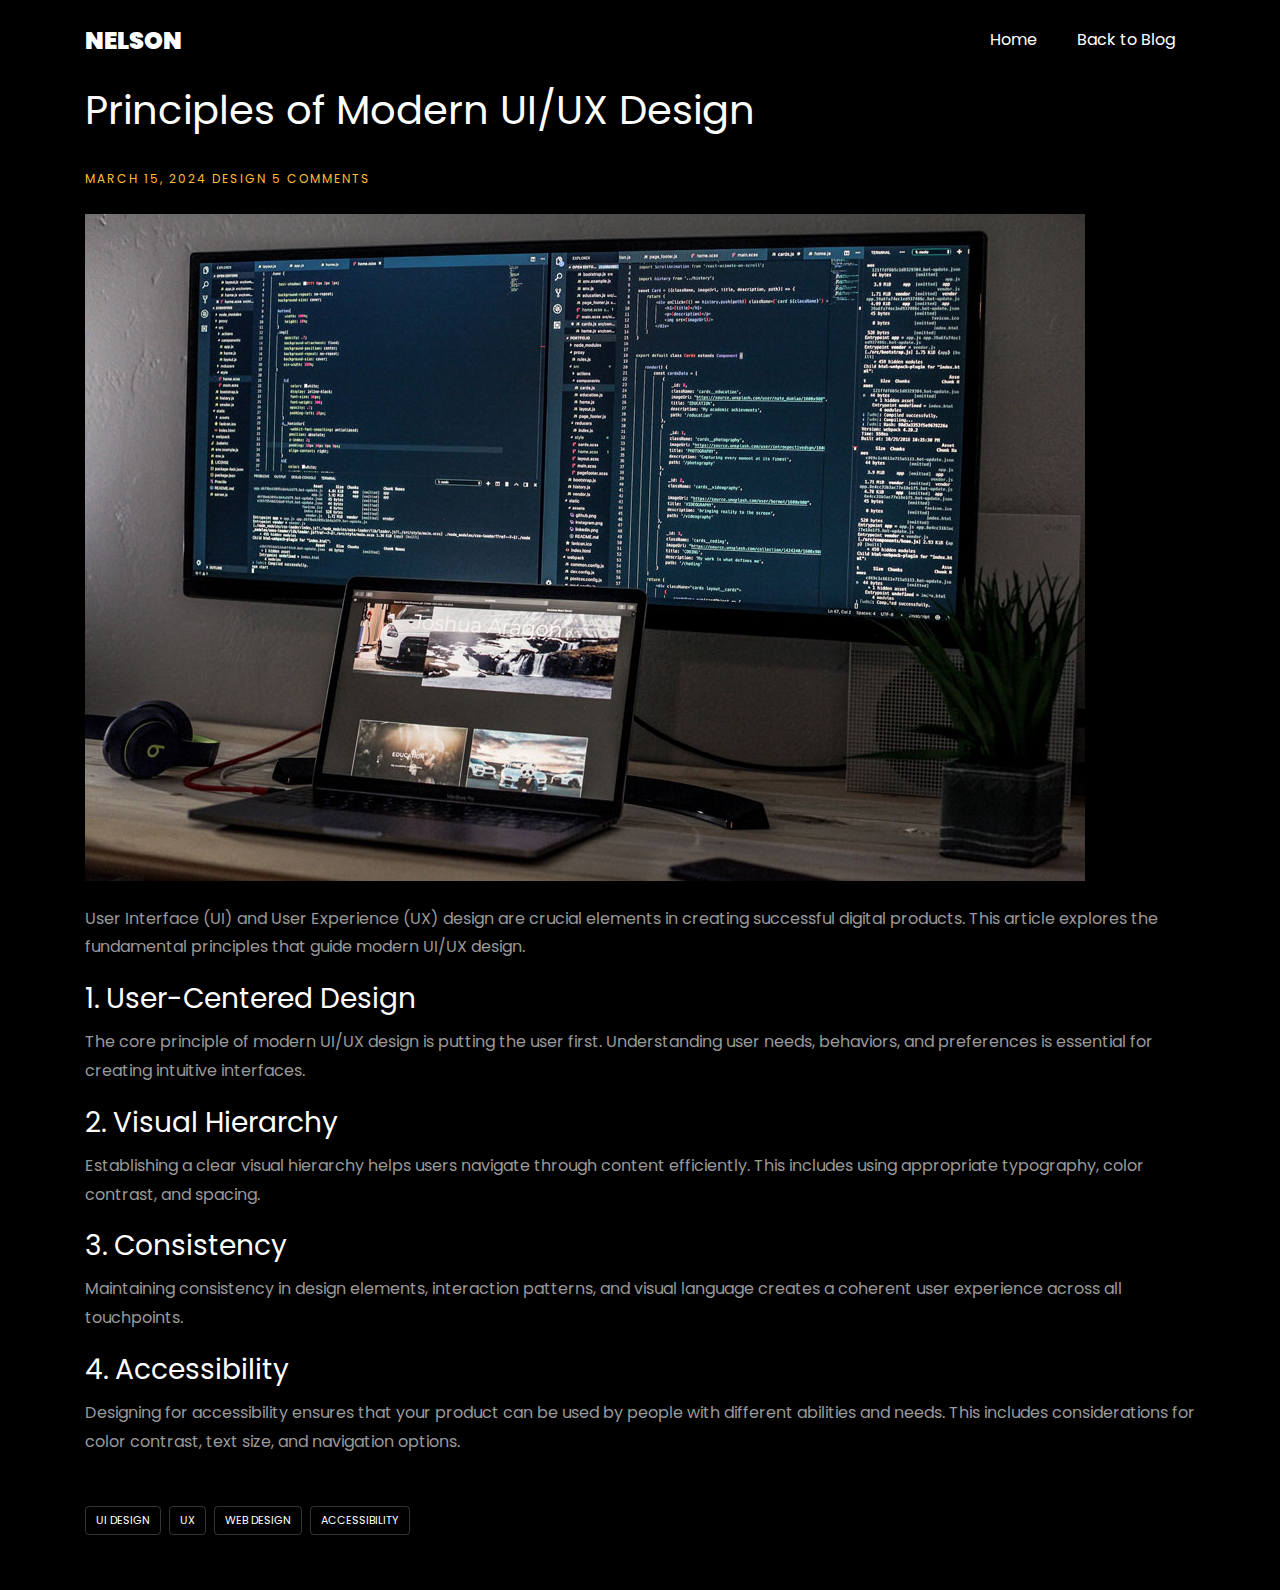
==== commit c8290e0c: "blog" ====
--- a/single.html
+++ b/single.html
@@ -1,378 +1,94 @@
 <!DOCTYPE html>
 <html lang="en">
   <head>
-    <title>Clark - Free Bootstrap 4 Template by Colorlib</title>
+    <title>Blog Post - Nelson Ochan Odoch Portfolio</title>
     <meta charset="utf-8">
     <meta name="viewport" content="width=device-width, initial-scale=1, shrink-to-fit=no">
     
+    <!-- Include the same CSS files as index.html -->
     <link href="https://fonts.googleapis.com/css?family=Poppins:100,200,300,400,500,600,700,800,900" rel="stylesheet">
-
     <link rel="stylesheet" href="css/open-iconic-bootstrap.min.css">
     <link rel="stylesheet" href="css/animate.css">
-    
     <link rel="stylesheet" href="css/owl.carousel.min.css">
     <link rel="stylesheet" href="css/owl.theme.default.min.css">
     <link rel="stylesheet" href="css/magnific-popup.css">
-
     <link rel="stylesheet" href="css/aos.css">
-
     <link rel="stylesheet" href="css/ionicons.min.css">
-    
     <link rel="stylesheet" href="css/flaticon.css">
     <link rel="stylesheet" href="css/icomoon.css">
     <link rel="stylesheet" href="css/style.css">
   </head>
-  <body data-spy="scroll" data-target=".site-navbar-target" data-offset="300">
-	  
-	  
+  <body>
     <nav class="navbar navbar-expand-lg navbar-dark ftco_navbar ftco-navbar-light site-navbar-target" id="ftco-navbar">
-	    <div class="container">
-	      <a class="navbar-brand" href="index.html">Clark</a>
-	      <button class="navbar-toggler js-fh5co-nav-toggle fh5co-nav-toggle" type="button" data-toggle="collapse" data-target="#ftco-nav" aria-controls="ftco-nav" aria-expanded="false" aria-label="Toggle navigation">
-	        <span class="oi oi-menu"></span> Menu
-	      </button>
+      <div class="container">
+        <a class="navbar-brand" href="index.html">Nelson</a>
+        <button class="navbar-toggler" type="button" data-toggle="collapse" data-target="#ftco-nav" aria-controls="ftco-nav" aria-expanded="false" aria-label="Toggle navigation">
+          <span class="oi oi-menu"></span> Menu
+        </button>
+        <div class="collapse navbar-collapse" id="ftco-nav">
+          <ul class="navbar-nav nav ml-auto">
+            <li class="nav-item"><a href="index.html#home-section" class="nav-link">Home</a></li>
+            <li class="nav-item"><a href="index.html#blog-section" class="nav-link">Back to Blog</a></li>
+          </ul>
+        </div>
+      </div>
+    </nav>
 
-	      <div class="collapse navbar-collapse" id="ftco-nav">
-	        <ul class="navbar-nav nav ml-auto">
-	          <li class="nav-item"><a href="index.html#home-section" class="nav-link"><span>Home</span></a></li>
-	          <li class="nav-item"><a href="index.html#about-section" class="nav-link"><span>About</span></a></li>
-	          <li class="nav-item"><a href="index.html#resume-section" class="nav-link"><span>Resume</span></a></li>
-	          <li class="nav-item"><a href="index.html#services-section" class="nav-link"><span>Services</span></a></li>
-	          <li class="nav-item"><a href="index.html#skills-section" class="nav-link"><span>Skills</span></a></li>
-	          <li class="nav-item"><a href="index.html#projects-section" class="nav-link"><span>Projects</span></a></li>
-	          <li class="nav-item"><a href="index.html#blog-section" class="nav-link"><span>My Blog</span></a></li>
-	          <li class="nav-item"><a href="index.html#contact-section" class="nav-link"><span>Contact</span></a></li>
-	        </ul>
-	      </div>
-	    </div>
-	  </nav>
-	  <section class="hero-wrap js-fullheight" style="background-image: url('images/bg_1.jpg');" data-stellar-background-ratio="0.5">
-      <div class="overlay"></div>
+    <section class="hero-wrap" style="margin-top: 80px;">
       <div class="container">
-        <div class="row no-gutters slider-text js-fullheight align-items-end justify-content-center">
-          <div class="col-md-12 ftco-animate pb-5 mb-3 text-center">
-            <h1 class="mb-3 bread">Blog Single Post</h1>
-            <p class="breadcrumbs"><span class="mr-2"><a href="index.html">Home <i class="ion-ios-arrow-forward"></i></a></span> <span class="mr-2"><a href="blog.html">Blog <i class="ion-ios-arrow-forward"></i></a></span> <span>Blog Single <i class="ion-ios-arrow-forward"></i></span></p>
+        <div class="row">
+          <div class="col-md-12">
+            <div class="blog-entry">
+              <h1 class="mb-4">Principles of Modern UI/UX Design</h1>
+              <div class="meta mb-4">
+                <span>March 15, 2024</span>
+                <span>Design</span>
+                <span>5 Comments</span>
+              </div>
+              <img src="images/image_1.jpg" class="img-fluid mb-4" alt="Blog Post Image">
+              <div class="text">
+                <p>User Interface (UI) and User Experience (UX) design are crucial elements in creating successful digital products. This article explores the fundamental principles that guide modern UI/UX design.</p>
+                
+                <h3>1. User-Centered Design</h3>
+                <p>The core principle of modern UI/UX design is putting the user first. Understanding user needs, behaviors, and preferences is essential for creating intuitive interfaces.</p>
+
+                <h3>2. Visual Hierarchy</h3>
+                <p>Establishing a clear visual hierarchy helps users navigate through content efficiently. This includes using appropriate typography, color contrast, and spacing.</p>
+
+                <h3>3. Consistency</h3>
+                <p>Maintaining consistency in design elements, interaction patterns, and visual language creates a coherent user experience across all touchpoints.</p>
+
+                <h3>4. Accessibility</h3>
+                <p>Designing for accessibility ensures that your product can be used by people with different abilities and needs. This includes considerations for color contrast, text size, and navigation options.</p>
+
+                <div class="tag-widget post-tag-container mb-5 mt-5">
+                  <div class="tagcloud">
+                    <a href="#" class="tag-cloud-link">UI Design</a>
+                    <a href="#" class="tag-cloud-link">UX</a>
+                    <a href="#" class="tag-cloud-link">Web Design</a>
+                    <a href="#" class="tag-cloud-link">Accessibility</a>
+                  </div>
+                </div>
+              </div>
+            </div>
           </div>
         </div>
       </div>
     </section>
 
-    <section class="ftco-section">
-      <div class="container">
-        <div class="row">
-          <div class="col-lg-8 ftco-animate">
-            <h2 class="mb-3">It is a long established fact a reader be distracted</h2>
-            <p>Lorem ipsum dolor sit amet, consectetur adipisicing elit. Reiciendis, eius mollitia suscipit, quisquam doloremque distinctio perferendis et doloribus unde architecto optio laboriosam porro adipisci sapiente officiis nemo accusamus ad praesentium? Esse minima nisi et. Dolore perferendis, enim praesentium omnis, iste doloremque quia officia optio deserunt molestiae voluptates soluta architecto tempora.</p>
-            <p>
-              <img src="images/image_3.jpg" alt="" class="img-fluid">
-            </p>
-            <p>Molestiae cupiditate inventore animi, maxime sapiente optio, illo est nemo veritatis repellat sunt doloribus nesciunt! Minima laborum magni reiciendis qui voluptate quisquam voluptatem soluta illo eum ullam incidunt rem assumenda eveniet eaque sequi deleniti tenetur dolore amet fugit perspiciatis ipsa, odit. Nesciunt dolor minima esse vero ut ea, repudiandae suscipit!</p>
-            <h2 class="mb-3 mt-5">#2. Creative WordPress Themes</h2>
-            <p>Temporibus ad error suscipit exercitationem hic molestiae totam obcaecati rerum, eius aut, in. Exercitationem atque quidem tempora maiores ex architecto voluptatum aut officia doloremque. Error dolore voluptas, omnis molestias odio dignissimos culpa ex earum nisi consequatur quos odit quasi repellat qui officiis reiciendis incidunt hic non? Debitis commodi aut, adipisci.</p>
-            <p>
-              <img src="images/image_4.jpg" alt="" class="img-fluid">
-            </p>
-            <p>Quisquam esse aliquam fuga distinctio, quidem delectus veritatis reiciendis. Nihil explicabo quod, est eos ipsum. Unde aut non tenetur tempore, nisi culpa voluptate maiores officiis quis vel ab consectetur suscipit veritatis nulla quos quia aspernatur perferendis, libero sint. Error, velit, porro. Deserunt minus, quibusdam iste enim veniam, modi rem maiores.</p>
-            <p>Odit voluptatibus, eveniet vel nihil cum ullam dolores laborum, quo velit commodi rerum eum quidem pariatur! Quia fuga iste tenetur, ipsa vel nisi in dolorum consequatur, veritatis porro explicabo soluta commodi libero voluptatem similique id quidem? Blanditiis voluptates aperiam non magni. Reprehenderit nobis odit inventore, quia laboriosam harum excepturi ea.</p>
-            <p>Adipisci vero culpa, eius nobis soluta. Dolore, maxime ullam ipsam quidem, dolor distinctio similique asperiores voluptas enim, exercitationem ratione aut adipisci modi quod quibusdam iusto, voluptates beatae iure nemo itaque laborum. Consequuntur et pariatur totam fuga eligendi vero dolorum provident. Voluptatibus, veritatis. Beatae numquam nam ab voluptatibus culpa, tenetur recusandae!</p>
-            <p>Voluptas dolores dignissimos dolorum temporibus, autem aliquam ducimus at officia adipisci quasi nemo a perspiciatis provident magni laboriosam repudiandae iure iusto commodi debitis est blanditiis alias laborum sint dolore. Dolores, iure, reprehenderit. Error provident, pariatur cupiditate soluta doloremque aut ratione. Harum voluptates mollitia illo minus praesentium, rerum ipsa debitis, inventore?</p>
-            <div class="tag-widget post-tag-container mb-5 mt-5">
-              <div class="tagcloud">
-                <a href="#" class="tag-cloud-link">Life</a>
-                <a href="#" class="tag-cloud-link">Sport</a>
-                <a href="#" class="tag-cloud-link">Tech</a>
-                <a href="#" class="tag-cloud-link">Travel</a>
-              </div>
-            </div>
-            
-            <div class="about-author d-flex p-4 bg-dark">
-              <div class="bio mr-5">
-                <img src="images/person_1.jpg" alt="Image placeholder" class="img-fluid mb-4">
-              </div>
-              <div class="desc">
-                <h3>George Washington</h3>
-                <p>Lorem ipsum dolor sit amet, consectetur adipisicing elit. Ducimus itaque, autem necessitatibus voluptate quod mollitia delectus aut, sunt placeat nam vero culpa sapiente consectetur similique, inventore eos fugit cupiditate numquam!</p>
-              </div>
-            </div>
-
-
-            <div class="pt-5 mt-5">
-              <h3 class="mb-5">6 Comments</h3>
-              <ul class="comment-list">
-                <li class="comment">
-                  <div class="vcard bio">
-                    <img src="images/person_1.jpg" alt="Image placeholder">
-                  </div>
-                  <div class="comment-body">
-                    <h3>John Doe</h3>
-                    <div class="meta">June 20, 2019 at 2:21pm</div>
-                    <p>Lorem ipsum dolor sit amet, consectetur adipisicing elit. Pariatur quidem laborum necessitatibus, ipsam impedit vitae autem, eum officia, fugiat saepe enim sapiente iste iure! Quam voluptas earum impedit necessitatibus, nihil?</p>
-                    <p><a href="#" class="reply">Reply</a></p>
-                  </div>
-                </li>
-
-                <li class="comment">
-                  <div class="vcard bio">
-                    <img src="images/person_1.jpg" alt="Image placeholder">
-                  </div>
-                  <div class="comment-body">
-                    <h3>John Doe</h3>
-                    <div class="meta">June 20, 2019 at 2:21pm</div>
-                    <p>Lorem ipsum dolor sit amet, consectetur adipisicing elit. Pariatur quidem laborum necessitatibus, ipsam impedit vitae autem, eum officia, fugiat saepe enim sapiente iste iure! Quam voluptas earum impedit necessitatibus, nihil?</p>
-                    <p><a href="#" class="reply">Reply</a></p>
-                  </div>
-
-                  <ul class="children">
-                    <li class="comment">
-                      <div class="vcard bio">
-                        <img src="images/person_1.jpg" alt="Image placeholder">
-                      </div>
-                      <div class="comment-body">
-                        <h3>John Doe</h3>
-                        <div class="meta">June 20, 2019 at 2:21pm</div>
-                        <p>Lorem ipsum dolor sit amet, consectetur adipisicing elit. Pariatur quidem laborum necessitatibus, ipsam impedit vitae autem, eum officia, fugiat saepe enim sapiente iste iure! Quam voluptas earum impedit necessitatibus, nihil?</p>
-                        <p><a href="#" class="reply">Reply</a></p>
-                      </div>
-
-
-                      <ul class="children">
-                        <li class="comment">
-                          <div class="vcard bio">
-                            <img src="images/person_1.jpg" alt="Image placeholder">
-                          </div>
-                          <div class="comment-body">
-                            <h3>John Doe</h3>
-                            <div class="meta">June 20, 2019 at 2:21pm</div>
-                            <p>Lorem ipsum dolor sit amet, consectetur adipisicing elit. Pariatur quidem laborum necessitatibus, ipsam impedit vitae autem, eum officia, fugiat saepe enim sapiente iste iure! Quam voluptas earum impedit necessitatibus, nihil?</p>
-                            <p><a href="#" class="reply">Reply</a></p>
-                          </div>
-
-                            <ul class="children">
-                              <li class="comment">
-                                <div class="vcard bio">
-                                  <img src="images/person_1.jpg" alt="Image placeholder">
-                                </div>
-                                <div class="comment-body">
-                                  <h3>John Doe</h3>
-                                  <div class="meta">June 20, 2019 at 2:21pm</div>
-                                  <p>Lorem ipsum dolor sit amet, consectetur adipisicing elit. Pariatur quidem laborum necessitatibus, ipsam impedit vitae autem, eum officia, fugiat saepe enim sapiente iste iure! Quam voluptas earum impedit necessitatibus, nihil?</p>
-                                  <p><a href="#" class="reply">Reply</a></p>
-                                </div>
-                              </li>
-                            </ul>
-                        </li>
-                      </ul>
-                    </li>
-                  </ul>
-                </li>
-
-                <li class="comment">
-                  <div class="vcard bio">
-                    <img src="images/person_1.jpg" alt="Image placeholder">
-                  </div>
-                  <div class="comment-body">
-                    <h3>John Doe</h3>
-                    <div class="meta">June 20, 2019 at 2:21pm</div>
-                    <p>Lorem ipsum dolor sit amet, consectetur adipisicing elit. Pariatur quidem laborum necessitatibus, ipsam impedit vitae autem, eum officia, fugiat saepe enim sapiente iste iure! Quam voluptas earum impedit necessitatibus, nihil?</p>
-                    <p><a href="#" class="reply">Reply</a></p>
-                  </div>
-                </li>
-              </ul>
-              <!-- END comment-list -->
-              
-              <div class="comment-form-wrap pt-5">
-                <h3 class="mb-5">Leave a comment</h3>
-                <form action="#" class="p-5 bg-dark">
-                  <div class="form-group">
-                    <label for="name">Name *</label>
-                    <input type="text" class="form-control" id="name">
-                  </div>
-                  <div class="form-group">
-                    <label for="email">Email *</label>
-                    <input type="email" class="form-control" id="email">
-                  </div>
-                  <div class="form-group">
-                    <label for="website">Website</label>
-                    <input type="url" class="form-control" id="website">
-                  </div>
-
-                  <div class="form-group">
-                    <label for="message">Message</label>
-                    <textarea name="" id="message" cols="30" rows="10" class="form-control"></textarea>
-                  </div>
-                  <div class="form-group">
-                    <input type="submit" value="Post Comment" class="btn py-3 px-4 btn-primary">
-                  </div>
-
-                </form>
-              </div>
-            </div>
-
-          </div> <!-- .col-md-8 -->
-          <div class="col-lg-4 sidebar ftco-animate">
-            <div class="sidebar-box">
-              <form action="#" class="search-form">
-                <div class="form-group">
-                  <span class="icon icon-search"></span>
-                  <input type="text" class="form-control" placeholder="Type a keyword and hit enter">
-                </div>
-              </form>
-            </div>
-            <div class="sidebar-box ftco-animate">
-            	<h3 class="heading-sidebar">Categories</h3>
-              <ul class="categories">
-                <li><a href="#">Interior Design <span>(12)</span></a></li>
-                <li><a href="#">Exterior Design <span>(22)</span></a></li>
-                <li><a href="#">Industrial Design <span>(37)</span></a></li>
-                <li><a href="#">Landscape Design <span>(42)</span></a></li>
-              </ul>
-            </div>
-
-            <div class="sidebar-box ftco-animate">
-              <h3 class="heading-sidebar">Recent Blog</h3>
-              <div class="block-21 mb-4 d-flex">
-                <a class="blog-img mr-4" style="background-image: url(images/image_1.jpg);"></a>
-                <div class="text">
-                  <h3 class="heading"><a href="#">Why Lead Generation is Key for Business Growth</a></h3>
-                  <div class="meta">
-                    <div><a href="#"><span class="icon-calendar"></span> March 12, 2019</a></div>
-                    <div><a href="#"><span class="icon-person"></span> Admin</a></div>
-                    <div><a href="#"><span class="icon-chat"></span> 19</a></div>
-                  </div>
-                </div>
-              </div>
-              <div class="block-21 mb-4 d-flex">
-                <a class="blog-img mr-4" style="background-image: url(images/image_2.jpg);"></a>
-                <div class="text">
-                  <h3 class="heading"><a href="#">Why Lead Generation is Key for Business Growth</a></h3>
-                  <div class="meta">
-                    <div><a href="#"><span class="icon-calendar"></span> March 12, 2019</a></div>
-                    <div><a href="#"><span class="icon-person"></span> Admin</a></div>
-                    <div><a href="#"><span class="icon-chat"></span> 19</a></div>
-                  </div>
-                </div>
-              </div>
-              <div class="block-21 mb-4 d-flex">
-                <a class="blog-img mr-4" style="background-image: url(images/image_3.jpg);"></a>
-                <div class="text">
-                  <h3 class="heading"><a href="#">Why Lead Generation is Key for Business Growth</a></h3>
-                  <div class="meta">
-                    <div><a href="#"><span class="icon-calendar"></span> March 12, 2019</a></div>
-                    <div><a href="#"><span class="icon-person"></span> Admin</a></div>
-                    <div><a href="#"><span class="icon-chat"></span> 19</a></div>
-                  </div>
-                </div>
-              </div>
-            </div>
-
-            <div class="sidebar-box ftco-animate">
-              <h3 class="heading-sidebar">Tag Cloud</h3>
-              <div class="tagcloud">
-                <a href="#" class="tag-cloud-link">house</a>
-                <a href="#" class="tag-cloud-link">office</a>
-                <a href="#" class="tag-cloud-link">building</a>
-                <a href="#" class="tag-cloud-link">land</a>
-                <a href="#" class="tag-cloud-link">table</a>
-                <a href="#" class="tag-cloud-link">interior</a>
-                <a href="#" class="tag-cloud-link">exterior</a>
-                <a href="#" class="tag-cloud-link">industrial</a>
-              </div>
-            </div>
-
-            <div class="sidebar-box ftco-animate">
-              <h3 class="heading-sidebar">Paragraph</h3>
-              <p>Lorem ipsum dolor sit amet, consectetur adipisicing elit. Ducimus itaque, autem necessitatibus voluptate quod mollitia delectus aut, sunt placeat nam vero culpa sapiente consectetur similique, inventore eos fugit cupiditate numquam!</p>
-            </div>
-          </div>
-
-        </div>
-      </div>
-    </section> <!-- .section -->
-		
-
-    <footer class="ftco-footer ftco-section">
-      <div class="container">
-        <div class="row mb-5">
-          <div class="col-md">
-            <div class="ftco-footer-widget mb-4">
-              <h2 class="ftco-heading-2">About</h2>
-              <p>Far far away, behind the word mountains, far from the countries Vokalia and Consonantia, there live the blind texts.</p>
-              <ul class="ftco-footer-social list-unstyled float-md-left float-lft mt-5">
-                <li class="ftco-animate"><a href="#"><span class="icon-twitter"></span></a></li>
-                <li class="ftco-animate"><a href="#"><span class="icon-facebook"></span></a></li>
-                <li class="ftco-animate"><a href="#"><span class="icon-instagram"></span></a></li>
-              </ul>
-            </div>
-          </div>
-          <div class="col-md">
-            <div class="ftco-footer-widget mb-4 ml-md-4">
-              <h2 class="ftco-heading-2">Links</h2>
-              <ul class="list-unstyled">
-                <li><a href="#"><span class="icon-long-arrow-right mr-2"></span>Home</a></li>
-                <li><a href="#"><span class="icon-long-arrow-right mr-2"></span>About</a></li>
-                <li><a href="#"><span class="icon-long-arrow-right mr-2"></span>Services</a></li>
-                <li><a href="#"><span class="icon-long-arrow-right mr-2"></span>Projects</a></li>
-                <li><a href="#"><span class="icon-long-arrow-right mr-2"></span>Contact</a></li>
-              </ul>
-            </div>
-          </div>
-          <div class="col-md">
-             <div class="ftco-footer-widget mb-4">
-              <h2 class="ftco-heading-2">Services</h2>
-              <ul class="list-unstyled">
-                <li><a href="#"><span class="icon-long-arrow-right mr-2"></span>Web Design</a></li>
-                <li><a href="#"><span class="icon-long-arrow-right mr-2"></span>Web Development</a></li>
-                <li><a href="#"><span class="icon-long-arrow-right mr-2"></span>Business Strategy</a></li>
-                <li><a href="#"><span class="icon-long-arrow-right mr-2"></span>Data Analysis</a></li>
-                <li><a href="#"><span class="icon-long-arrow-right mr-2"></span>Graphic Design</a></li>
-              </ul>
-            </div>
-          </div>
-          <div class="col-md">
-            <div class="ftco-footer-widget mb-4">
-            	<h2 class="ftco-heading-2">Have a Questions?</h2>
-            	<div class="block-23 mb-3">
-	              <ul>
-	                <li><span class="icon icon-map-marker"></span><span class="text">203 Fake St. Mountain View, San Francisco, California, USA</span></li>
-	                <li><a href="#"><span class="icon icon-phone"></span><span class="text">+2 392 3929 210</span></a></li>
-	                <li><a href="#"><span class="icon icon-envelope"></span><span class="text">info@yourdomain.com</span></a></li>
-	              </ul>
-	            </div>
-            </div>
-          </div>
-        </div>
-        <div class="row">
-          <div class="col-md-12 text-center">
-
-            <p><!-- Link back to Colorlib can't be removed. Template is licensed under CC BY 3.0. -->
-  Copyright &copy;<script>document.write(new Date().getFullYear());</script> All rights reserved | This template is made with <i class="icon-heart color-danger" aria-hidden="true"></i> by <a href="https://colorlib.com" target="_blank">Colorlib</a>
-  <!-- Link back to Colorlib can't be removed. Template is licensed under CC BY 3.0. --></p>
-          </div>
-        </div>
-      </div>
-    </footer>
-    
-  
-
-  <!-- loader -->
-  <div id="ftco-loader" class="show fullscreen"><svg class="circular" width="48px" height="48px"><circle class="path-bg" cx="24" cy="24" r="22" fill="none" stroke-width="4" stroke="#eeeeee"/><circle class="path" cx="24" cy="24" r="22" fill="none" stroke-width="4" stroke-miterlimit="10" stroke="#F96D00"/></svg></div>
-
-
-  <script src="js/jquery.min.js"></script>
-  <script src="js/jquery-migrate-3.0.1.min.js"></script>
-  <script src="js/popper.min.js"></script>
-  <script src="js/bootstrap.min.js"></script>
-  <script src="js/jquery.easing.1.3.js"></script>
-  <script src="js/jquery.waypoints.min.js"></script>
-  <script src="js/jquery.stellar.min.js"></script>
-  <script src="js/owl.carousel.min.js"></script>
-  <script src="js/jquery.magnific-popup.min.js"></script>
-  <script src="js/aos.js"></script>
-  <script src="js/jquery.animateNumber.min.js"></script>
-  <script src="js/scrollax.min.js"></script>
-  
-  <script src="js/main.js"></script>
-    
+    <!-- Include the same JS files as index.html -->
+    <script src="js/jquery.min.js"></script>
+    <script src="js/jquery-migrate-3.0.1.min.js"></script>
+    <script src="js/popper.min.js"></script>
+    <script src="js/bootstrap.min.js"></script>
+    <script src="js/jquery.easing.1.3.js"></script>
+    <script src="js/jquery.waypoints.min.js"></script>
+    <script src="js/jquery.stellar.min.js"></script>
+    <script src="js/owl.carousel.min.js"></script>
+    <script src="js/jquery.magnific-popup.min.js"></script>
+    <script src="js/aos.js"></script>
+    <script src="js/jquery.animateNumber.min.js"></script>
+    <script src="js/scrollax.min.js"></script>
+    <script src="js/main.js"></script>
   </body>
 </html>